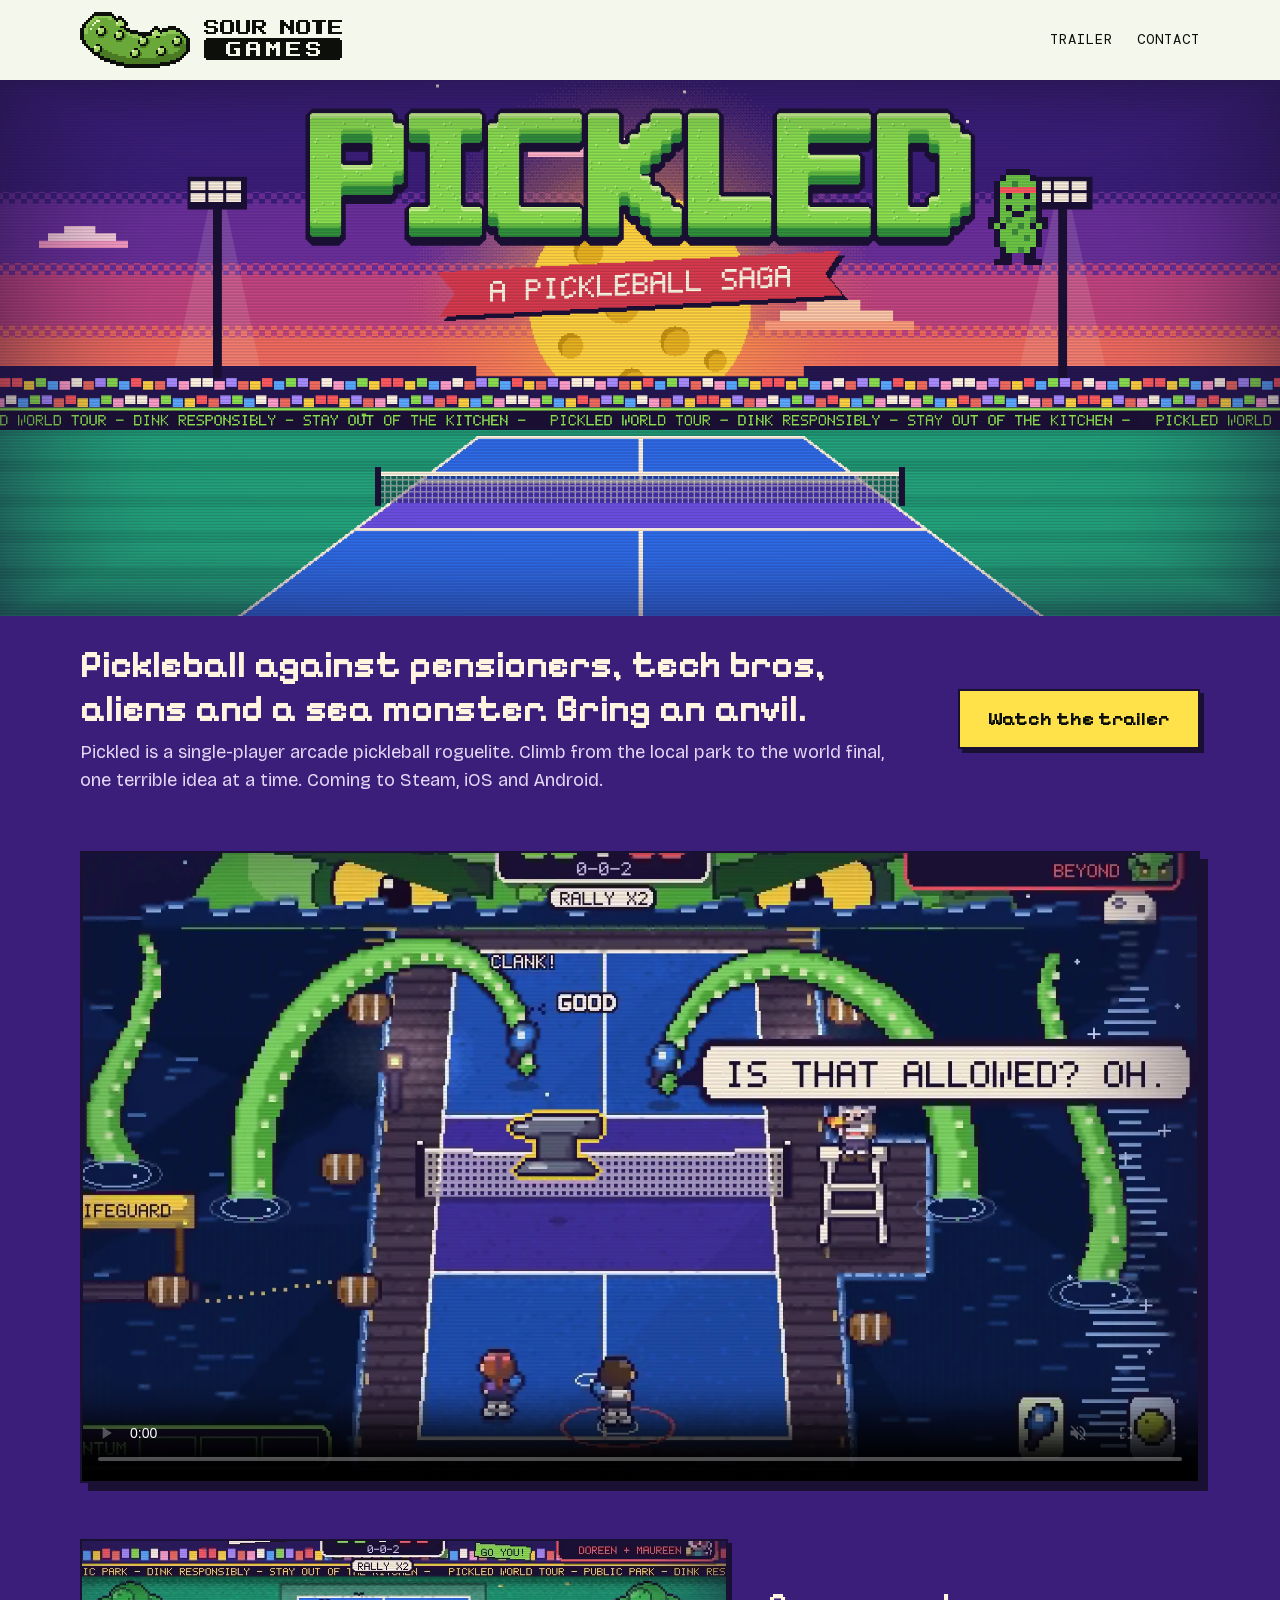
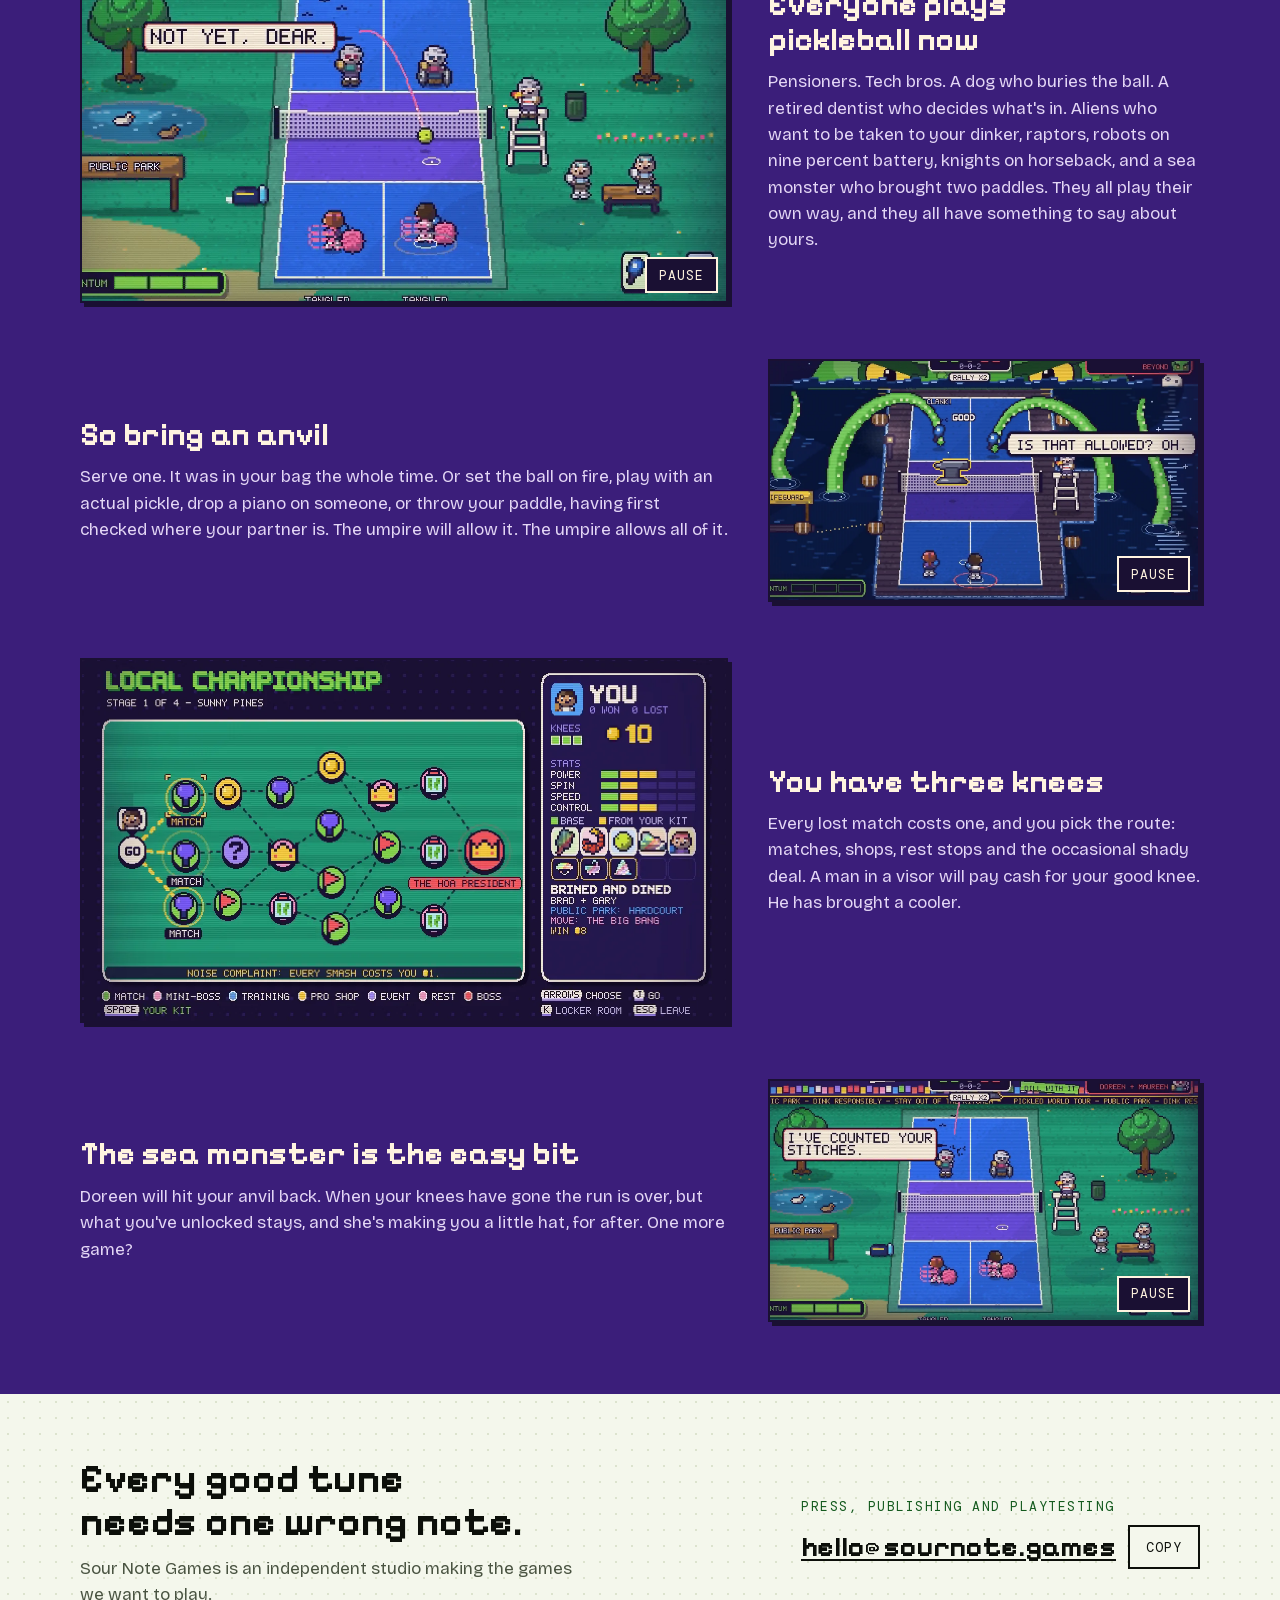
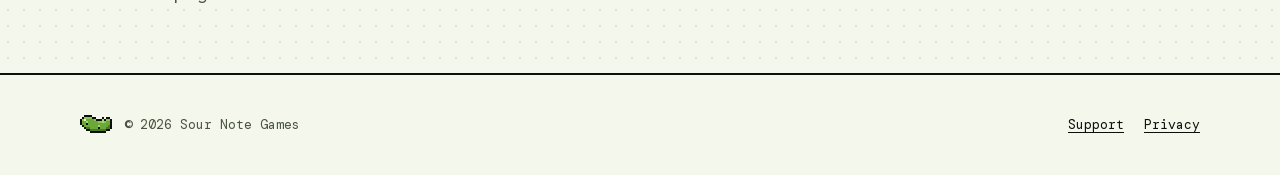
==== index.html @ 5eb90492 "Tell the story in the trailer and on the home page New trailer: everyone plays pickleball now, so br" ====
<!doctype html>
<html lang="en">
<head>
<meta charset="utf-8">
<meta name="viewport" content="width=device-width, initial-scale=1, viewport-fit=cover">
<title>Sour Note Games · Pickled: A Pickleball Saga</title>
<meta name="description" content="Pickleball against pensioners, tech bros, aliens and a sea monster. Bring an anvil. Pickled is an arcade pickleball roguelite, coming to Steam, iOS and Android.">
<link rel="canonical" href="https://sournote.games/">
<link rel="preload" as="image" href="img/title/letters.png">
<link rel="preload" as="font" type="font/woff2" href="fonts/pixelify-sans-700.woff2" crossorigin>
<link rel="preload" as="font" type="font/woff2" href="fonts/bricolage-grotesque.woff2" crossorigin>
<meta property="og:type" content="website">
<meta property="og:site_name" content="Sour Note Games">
<meta property="og:title" content="Pickled: A Pickleball Saga, from Sour Note Games">
<meta property="og:description" content="Pickleball against pensioners, tech bros, aliens and a sea monster. Bring an anvil. An arcade pickleball roguelite, coming to Steam, iOS and Android.">
<meta property="og:url" content="https://sournote.games/">
<meta property="og:image" content="https://sournote.games/img/og-title.jpg">
<meta property="og:image:width" content="1200">
<meta property="og:image:height" content="630">
<meta property="og:image:alt" content="The Pickled title screen, with the logo over a pixel sunset and a packed stadium, and the words Coming to Steam, iOS and Android.">
<meta name="twitter:card" content="summary_large_image">
<script type="application/ld+json">
{
  "@context": "https://schema.org",
  "@graph": [
    {
      "@type": "WebSite",
      "@id": "https://sournote.games/#website",
      "name": "Sour Note Games",
      "url": "https://sournote.games/"
    },
    {
      "@type": "Organization",
      "@id": "https://sournote.games/#studio",
      "name": "Sour Note Games",
      "url": "https://sournote.games/",
      "email": "hello@sournote.games"
    },
    {
      "@type": "VideoGame",
      "@id": "https://sournote.games/#pickled",
      "name": "Pickled: A Pickleball Saga",
      "alternateName": "Pickled",
      "description": "A single-player arcade pickleball roguelite, coming to Steam, iOS and Android. Pickleball against pensioners, tech bros, aliens and a sea monster. Bring an anvil.",
      "url": "https://sournote.games/",
      "image": "https://sournote.games/img/og-title.jpg",
      "genre": ["Sports", "Arcade", "Roguelite"],
      "gamePlatform": ["Steam", "iOS", "Android"],
      "playMode": "https://schema.org/SinglePlayer",
      "applicationCategory": "Game",
      "author": { "@id": "https://sournote.games/#studio" },
      "trailer": { "@id": "https://sournote.games/#trailer" }
    },
    {
      "@type": "VideoObject",
      "@id": "https://sournote.games/#trailer",
      "name": "Pickled: A Pickleball Saga trailer",
      "description": "Pickleball against pensioners, tech bros, a dog, a retired dentist, aliens and a sea monster. Bring an anvil. Coming to Steam, iOS and Android.",
      "thumbnailUrl": "https://sournote.games/img/story/anvil.webp",
      "uploadDate": "2026-11-08T17:30:00+08:00",
      "duration": "PT1M16S",
      "contentUrl": "https://sournote.games/video/pickled-trailer.mp4"
    }
  ]
}
</script>
<link rel="icon" href="favicon.ico" sizes="16x16 32x32 48x48">
<link rel="icon" href="favicon.svg" type="image/svg+xml">
<link rel="apple-touch-icon" href="apple-touch-icon.png">
<link rel="stylesheet" href="site.css?v=7">
</head>
<body>

<header class="wrap top" id="top">
  <a class="brand" href="#top" aria-label="Sour Note Games, back to top"><svg xmlns="http://www.w3.org/2000/svg" viewBox="0 0 131 28" shape-rendering="crispEdges" role="img" aria-label="Sour Note Games"><path d="M7 0h9v1h-9zM6 1h11v1h-11zM5 2h2v1h-2zM16 2h2v1h-2zM19 2h2v1h-2zM4 3h2v1h-2zM17 3h5v1h-5zM3 4h2v1h-2zM18 4h1v1h-1zM21 4h2v1h-2zM2 5h2v1h-2zM22 5h2v1h-2zM1 6h2v1h-2zM22 6h2v1h-2zM1 7h2v1h-2zM10 7h2v1h-2zM20 7h3v1h-3zM37 7h2v1h-2zM44 7h4v1h-4zM0 8h2v1h-2zM12 8h1v1h-1zM22 8h3v1h-3zM36 8h4v1h-4zM41 8h9v1h-9zM0 9h2v1h-2zM8 9h1v1h-1zM12 9h1v1h-1zM19 9h2v1h-2zM23 9h6v1h-6zM35 9h2v1h-2zM39 9h5v1h-5zM48 9h3v1h-3zM0 10h2v1h-2zM8 10h1v1h-1zM12 10h1v1h-1zM21 10h1v1h-1zM25 10h11v1h-11zM40 10h1v1h-1zM50 10h2v1h-2zM0 11h2v1h-2zM9 11h3v1h-3zM17 11h1v1h-1zM21 11h1v1h-1zM29 11h7v1h-7zM51 11h2v1h-2zM0 12h2v1h-2zM17 12h1v1h-1zM21 12h1v1h-1zM31 12h2v1h-2zM38 12h2v1h-2zM48 12h2v1h-2zM52 12h2v1h-2zM0 13h2v1h-2zM18 13h3v1h-3zM33 13h1v1h-1zM50 13h1v1h-1zM53 13h2v1h-2zM1 14h2v1h-2zM29 14h1v1h-1zM33 14h1v1h-1zM46 14h1v1h-1zM50 14h1v1h-1zM53 14h2v1h-2zM1 15h2v1h-2zM29 15h1v1h-1zM33 15h1v1h-1zM46 15h1v1h-1zM50 15h1v1h-1zM53 15h2v1h-2zM2 16h2v1h-2zM8 16h2v1h-2zM30 16h3v1h-3zM47 16h3v1h-3zM53 16h2v1h-2zM3 17h2v1h-2zM10 17h1v1h-1zM40 17h2v1h-2zM53 17h2v1h-2zM4 18h3v1h-3zM10 18h1v1h-1zM27 18h2v1h-2zM42 18h1v1h-1zM53 18h2v1h-2zM5 19h2v1h-2zM10 19h1v1h-1zM29 19h1v1h-1zM38 19h1v1h-1zM42 19h1v1h-1zM53 19h2v1h-2zM6 20h4v1h-4zM25 20h1v1h-1zM29 20h1v1h-1zM38 20h1v1h-1zM42 20h1v1h-1zM52 20h2v1h-2zM7 21h3v1h-3zM25 21h1v1h-1zM29 21h1v1h-1zM39 21h3v1h-3zM51 21h2v1h-2zM9 22h3v1h-3zM26 22h3v1h-3zM50 22h2v1h-2zM10 23h5v1h-5zM48 23h3v1h-3zM12 24h6v1h-6zM45 24h5v1h-5zM15 25h7v1h-7zM40 25h8v1h-8zM18 26h27v1h-27zM22 27h18v1h-18z" fill="#0C0F0A"/><path d="M13 9h1v1h-1zM11 10h1v1h-1zM13 10h1v1h-1zM12 11h1v1h-1zM22 11h1v1h-1zM9 12h3v1h-3zM20 12h1v1h-1zM22 12h1v1h-1zM21 13h1v1h-1zM18 14h3v1h-3zM34 14h1v1h-1zM51 14h1v1h-1zM32 15h1v1h-1zM34 15h1v1h-1zM49 15h1v1h-1zM51 15h1v1h-1zM33 16h1v1h-1zM50 16h3v1h-3zM30 17h3v1h-3zM47 17h6v1h-6zM11 18h1v1h-1zM50 18h3v1h-3zM9 19h1v1h-1zM11 19h3v1h-3zM43 19h1v1h-1zM49 19h4v1h-4zM10 20h6v1h-6zM30 20h1v1h-1zM41 20h1v1h-1zM43 20h1v1h-1zM47 20h5v1h-5zM10 21h9v1h-9zM28 21h1v1h-1zM30 21h1v1h-1zM42 21h9v1h-9zM12 22h11v1h-11zM29 22h1v1h-1zM38 22h12v1h-12zM15 23h33v1h-33zM18 24h27v1h-27zM22 25h18v1h-18z" fill="#4A7B24"/><path d="M9 3h5v1h-5zM16 3h1v1h-1zM7 4h1v1h-1zM10 4h8v1h-8zM6 5h1v1h-1zM8 5h10v1h-10zM5 6h1v1h-1zM7 6h11v1h-11zM4 7h6v1h-6zM12 7h8v1h-8zM4 8h1v1h-1zM6 8h3v1h-3zM13 8h9v1h-9zM4 9h4v1h-4zM14 9h5v1h-5zM21 9h2v1h-2zM4 10h4v1h-4zM14 10h4v1h-4zM22 10h1v1h-1zM2 11h7v1h-7zM13 11h4v1h-4zM23 11h1v1h-1zM43 11h8v1h-8zM2 12h7v1h-7zM12 12h5v1h-5zM23 12h3v1h-3zM40 12h8v1h-8zM50 12h2v1h-2zM2 13h16v1h-16zM22 13h8v1h-8zM34 13h13v1h-13zM51 13h2v1h-2zM3 14h15v1h-15zM21 14h8v1h-8zM35 14h11v1h-11zM52 14h1v1h-1zM3 15h26v1h-26zM35 15h11v1h-11zM52 15h1v1h-1zM4 16h4v1h-4zM10 16h20v1h-20zM34 16h13v1h-13zM5 17h2v1h-2zM11 17h19v1h-19zM33 17h7v1h-7zM42 17h5v1h-5zM12 18h15v1h-15zM29 18h10v1h-10zM43 18h7v1h-7zM14 19h12v1h-12zM30 19h8v1h-8zM44 19h5v1h-5zM16 20h9v1h-9zM31 20h7v1h-7zM44 20h3v1h-3zM19 21h6v1h-6zM31 21h8v1h-8zM23 22h3v1h-3zM30 22h8v1h-8z" fill="#6BA83A"/><path d="M7 2h9v1h-9zM6 3h3v1h-3zM14 3h2v1h-2zM5 4h2v1h-2zM4 5h2v1h-2zM3 6h2v1h-2zM3 7h1v1h-1zM2 8h2v1h-2zM2 9h2v1h-2zM44 9h4v1h-4zM2 10h2v1h-2zM23 10h2v1h-2zM41 10h9v1h-9zM24 11h5v1h-5zM40 11h3v1h-3zM26 12h5v1h-5zM33 12h5v1h-5z" fill="#8DC456"/><path d="M19 4h2v1h-2zM19 5h3v1h-3zM18 6h4v1h-4zM10 8h2v1h-2zM9 9h3v1h-3zM37 9h2v1h-2zM9 10h2v1h-2zM19 10h2v1h-2zM37 10h3v1h-3zM18 11h3v1h-3zM36 11h4v1h-4zM18 12h2v1h-2zM31 13h2v1h-2zM48 13h2v1h-2zM30 14h3v1h-3zM47 14h3v1h-3zM30 15h2v1h-2zM47 15h2v1h-2zM8 17h2v1h-2zM7 18h3v1h-3zM40 18h2v1h-2zM7 19h2v1h-2zM27 19h2v1h-2zM39 19h3v1h-3zM26 20h3v1h-3zM39 20h2v1h-2zM26 21h2v1h-2z" fill="#A8D86B"/><path d="M8 4h2v1h-2zM7 5h1v1h-1zM18 5h1v1h-1zM6 6h1v1h-1zM5 8h1v1h-1zM9 8h1v1h-1zM18 10h1v1h-1zM36 10h1v1h-1zM30 13h1v1h-1zM47 13h1v1h-1zM7 17h1v1h-1zM39 18h1v1h-1zM26 19h1v1h-1z" fill="#EEF8C8"/><path d="M63 4h5v1h-5zM71 4h5v1h-5zM78 4h2v1h-2zM83 4h2v1h-2zM86 4h6v1h-6zM100 4h2v1h-2zM105 4h2v1h-2zM109 4h5v1h-5zM116 4h7v1h-7zM124 4h7v1h-7zM62 5h2v1h-2zM67 5h2v1h-2zM70 5h2v1h-2zM75 5h2v1h-2zM78 5h2v1h-2zM83 5h2v1h-2zM86 5h2v1h-2zM91 5h2v1h-2zM100 5h3v1h-3zM105 5h2v1h-2zM108 5h2v1h-2zM113 5h2v1h-2zM118 5h3v1h-3zM124 5h2v1h-2zM62 6h2v1h-2zM70 6h2v1h-2zM75 6h2v1h-2zM78 6h2v1h-2zM83 6h2v1h-2zM86 6h2v1h-2zM91 6h2v1h-2zM100 6h4v1h-4zM105 6h2v1h-2zM108 6h2v1h-2zM113 6h2v1h-2zM118 6h3v1h-3zM124 6h2v1h-2zM63 7h5v1h-5zM70 7h2v1h-2zM75 7h2v1h-2zM78 7h2v1h-2zM83 7h2v1h-2zM86 7h6v1h-6zM100 7h2v1h-2zM103 7h4v1h-4zM108 7h2v1h-2zM113 7h2v1h-2zM118 7h3v1h-3zM124 7h6v1h-6zM67 8h2v1h-2zM70 8h2v1h-2zM75 8h2v1h-2zM78 8h2v1h-2zM83 8h2v1h-2zM86 8h2v1h-2zM89 8h2v1h-2zM100 8h2v1h-2zM104 8h3v1h-3zM108 8h2v1h-2zM113 8h2v1h-2zM118 8h3v1h-3zM124 8h2v1h-2zM62 9h2v1h-2zM67 9h2v1h-2zM70 9h2v1h-2zM75 9h2v1h-2zM78 9h2v1h-2zM83 9h2v1h-2zM86 9h2v1h-2zM90 9h2v1h-2zM100 9h2v1h-2zM105 9h2v1h-2zM108 9h2v1h-2zM113 9h2v1h-2zM118 9h3v1h-3zM124 9h2v1h-2zM63 10h5v1h-5zM71 10h5v1h-5zM79 10h5v1h-5zM86 10h2v1h-2zM91 10h2v1h-2zM100 10h2v1h-2zM105 10h2v1h-2zM109 10h5v1h-5zM118 10h3v1h-3zM124 10h7v1h-7zM63 13h67v1h-67zM62 14h69v1h-69zM62 15h12v1h-12zM80 15h4v1h-4zM89 15h4v1h-4zM95 15h3v1h-3zM100 15h3v1h-3zM110 15h4v1h-4zM119 15h12v1h-12zM62 16h11v1h-11zM75 16h8v1h-8zM85 16h3v1h-3zM90 16h3v1h-3zM96 16h1v1h-1zM100 16h3v1h-3zM105 16h8v1h-8zM115 16h3v1h-3zM120 16h11v1h-11zM62 17h11v1h-11zM75 17h8v1h-8zM85 17h3v1h-3zM90 17h3v1h-3zM100 17h3v1h-3zM105 17h8v1h-8zM115 17h16v1h-16zM62 18h11v1h-11zM75 18h2v1h-2zM80 18h3v1h-3zM90 18h3v1h-3zM95 18h1v1h-1zM97 18h1v1h-1zM100 18h3v1h-3zM109 18h5v1h-5zM119 18h12v1h-12zM62 19h11v1h-11zM75 19h3v1h-3zM80 19h3v1h-3zM85 19h3v1h-3zM90 19h3v1h-3zM95 19h3v1h-3zM100 19h3v1h-3zM105 19h13v1h-13zM120 19h11v1h-11zM62 20h11v1h-11zM75 20h3v1h-3zM80 20h3v1h-3zM85 20h3v1h-3zM90 20h3v1h-3zM95 20h3v1h-3zM100 20h3v1h-3zM105 20h8v1h-8zM115 20h3v1h-3zM120 20h11v1h-11zM62 21h12v1h-12zM80 21h3v1h-3zM85 21h3v1h-3zM90 21h3v1h-3zM95 21h3v1h-3zM100 21h3v1h-3zM110 21h4v1h-4zM119 21h12v1h-12zM62 22h69v1h-69zM63 23h67v1h-67z" fill="currentColor"/></svg></a>
  <nav aria-label="Main">
    <a href="#trailer">Trailer</a>
    <a href="#contact">Contact</a>
  </nav>
</header>

<main>
  <section class="games" id="games">
    <h1 class="hero-art">
      <span class="stage">
        <img class="plate" src="img/title/sky.png" width="1720" height="720" fetchpriority="high" alt="Pickled: A Pickleball Saga">
        <img class="moon" src="img/title/moon.png" width="300" height="300" alt="">
        <img class="cloud" src="img/title/cloud-1.png" width="160" height="40" alt="" style="--x: 355; --y: 32; --w: 80; --v: 20.64">
        <img class="cloud" src="img/title/cloud-2.png" width="120" height="30" alt="" style="--x: 26; --y: 98; --w: 60; --v: 28.38">
        <img class="cloud" src="img/title/cloud-3.png" width="200" height="40" alt="" style="--x: 514; --y: 148; --w: 100; --v: 16.34">
        <span class="beam" style="--x: 146"></span>
        <span class="beam" style="--x: 714; animation-delay: -3s"></span>
        <img class="ground" src="img/title/ground.png" width="1720" height="720" fetchpriority="high" alt="">
        <img class="fans" src="img/title/fans-a.png" width="1720" height="40" alt="" style="--hop: 10%">
        <img class="fans" src="img/title/fans-b.png" width="1720" height="40" alt="" style="--hop: -10%">
        <span class="letter" style="--i: 0; --x: 202"></span>
        <span class="letter" style="--i: 1; --x: 269"></span>
        <span class="letter" style="--i: 2; --x: 322"></span>
        <span class="letter" style="--i: 3; --x: 389"></span>
        <span class="letter" style="--i: 4; --x: 456"></span>
        <span class="letter" style="--i: 5; --x: 516"></span>
        <span class="letter" style="--i: 6; --x: 583"></span>
        <img class="ribbon" src="img/title/ribbon.png" width="552" height="94" alt="">
        <img class="mascot" src="img/title/mascot.png" width="80" height="128" alt="">
        <img class="glass" src="img/title/glass.png" width="1720" height="720" fetchpriority="high" alt="">
      </span>
    </h1>
    <div class="wrap games-in">
      <div class="pitch">
        <div class="pitch-copy">
          <p class="line">Pickleball against pensioners, tech bros, aliens and a sea monster. Bring an anvil.</p>
          <p class="sub">Pickled is a single-player arcade pickleball roguelite. Climb from the local park to the world final, one terrible idea at a time. Coming to Steam, iOS and Android.</p>
        </div>
        <a class="btn" href="#trailer">Watch the trailer</a>
      </div>

      <div class="frame clip" id="trailer">
        <video controls loop muted playsinline preload="none" width="1280" height="720" poster="img/story/anvil.webp" aria-label="The Pickled trailer: pickleball against pensioners, tech bros, a dog, a retired dentist, aliens and a sea monster. You serve an anvil and it beats the monster, then a pensioner hits it back. Coming to Steam, iOS and Android.">
          <source src="video/pickled-trailer.mp4" type="video/mp4">
          <track kind="captions" src="video/pickled-trailer.vtt" srclang="en" label="English">
          <a href="video/pickled-trailer.mp4">Watch the Pickled trailer</a>
        </video>
      </div>

      <div class="story">
        <article>
          <div class="shot loop"><video loop muted playsinline preload="none" width="1200" height="676" poster="img/story/opening.webp" aria-label="On a park court two pensioners ask whether this is the one who cried, then tangle your feet in pink wool and win the point. Not yet, dear."><source src="video/loops/opening.mp4" type="video/mp4"></video><button class="hold" type="button">Pause</button></div>
          <div class="beat">
            <h2>Everyone plays pickleball now</h2>
            <p>Pensioners. Tech bros. A dog who buries the ball. A retired dentist who decides what's in. Aliens who want to be taken to your dinker, raptors, robots on nine percent battery, knights on horseback, and a sea monster who brought two paddles. They all play their own way, and they all have something to say about yours.</p>
          </div>
        </article>
        <article>
          <div class="shot loop"><video loop muted playsinline preload="none" width="1200" height="676" poster="img/story/anvil.webp" aria-label="You serve a huge anvil across the sea monster's raft and it comes back and forth over the net."><source src="video/loops/anvil.mp4" type="video/mp4"></video><button class="hold" type="button">Pause</button></div>
          <div class="beat">
            <h2>So bring an anvil</h2>
            <p>Serve one. It was in your bag the whole time. Or set the ball on fire, play with an actual pickle, drop a piano on someone, or throw your paddle, having first checked where your partner is. The umpire will allow it. The umpire allows all of it.</p>
          </div>
        </article>
        <article>
          <div class="shot"><img src="img/story/map.webp" width="1280" height="720" loading="lazy" alt="The Local Championship map: a green board of round stops joined by dashed roads with a boss's crown at the far end, and your knees, stats and kit on a card beside it."></div>
          <div class="beat">
            <h2>You have three knees</h2>
            <p>Every lost match costs one, and you pick the route: matches, shops, rest stops and the occasional shady deal. A man in a visor will pay cash for your good knee. He has brought a cooler.</p>
          </div>
        </article>
        <article>
          <div class="shot loop"><video loop muted playsinline preload="none" width="1200" height="676" poster="img/story/pensioners.webp" aria-label="On a park court a pensioner hits your anvil straight back at you, while your feet are tangled in pink wool and she tells you she has counted your stitches."><source src="video/loops/pensioners.mp4" type="video/mp4"></video><button class="hold" type="button">Pause</button></div>
          <div class="beat">
            <h2>The sea monster is the easy bit</h2>
            <p>Doreen will hit your anvil back. When your knees have gone the run is over, but what you've unlocked stays, and she's making you a little hat, for after. One more game?</p>
          </div>
        </article>
      </div>
    </div>
  </section>

  <section class="studio" id="contact" aria-labelledby="studio-title">
    <div class="wrap studio-in">
      <div class="studio-copy">
        <h2 id="studio-title">Every good tune needs one wrong note.</h2>
        <p>Sour Note Games is an independent studio making the games we want to play.</p>
      </div>
      <div class="reach">
        <p class="eyebrow">Press, publishing and playtesting</p>
        <div class="mail">
          <a id="email" href="mailto:hello@sournote.games">hello@sournote.games</a>
          <button class="copy" id="copy-email" type="button">Copy</button>
          <span class="vh" id="copy-status" role="status"></span>
        </div>
      </div>
    </div>
  </section>
</main>

<footer class="foot">
  <div class="wrap foot-in">
    <div class="foot-id"><svg xmlns="http://www.w3.org/2000/svg" viewBox="0 0 16 16" shape-rendering="crispEdges" role="img" aria-label="Sour Note Games"><path class="mark-line" d="M2 3h4v1h-4zM1 4h1v1h-1zM6 4h2v1h-2zM11 4h1v1h-1zM13 4h2v1h-2zM0 5h1v1h-1zM8 5h3v1h-3zM12 5h1v1h-1zM15 5h1v1h-1zM0 6h1v1h-1zM15 6h1v1h-1zM0 7h1v1h-1zM15 7h1v1h-1zM1 8h1v1h-1zM15 8h1v1h-1zM2 9h1v1h-1zM15 9h1v1h-1zM3 10h2v1h-2zM13 10h2v1h-2zM5 11h8v1h-8z" fill="#0C0F0A"/><path d="M3 7h1v1h-1zM9 9h1v1h-1z" fill="#0C0F0A"/><path d="M14 8h1v1h-1zM3 9h2v1h-2zM13 9h2v1h-2zM5 10h8v1h-8z" fill="#4A7B24"/><path d="M3 5h4v1h-4zM1 6h2v1h-2zM4 6h5v1h-5zM13 6h2v1h-2zM1 7h2v1h-2zM4 7h11v1h-11zM2 8h7v1h-7zM10 8h4v1h-4zM5 9h4v1h-4zM10 9h3v1h-3z" fill="#6BA83A"/><path d="M2 4h4v1h-4zM1 5h1v1h-1zM7 5h1v1h-1zM13 5h2v1h-2zM9 6h2v1h-2zM12 6h1v1h-1z" fill="#8DC456"/><path d="M11 5h1v1h-1zM3 6h1v1h-1zM11 6h1v1h-1zM9 8h1v1h-1z" fill="#A8D86B"/><path d="M2 5h1v1h-1z" fill="#EEF8C8"/></svg><span>© 2026 Sour Note Games</span></div>
    <nav aria-label="Legal">
      <a href="support.html">Support</a>
      <a href="privacy.html">Privacy</a>
    </nav>
  </div>
</footer>

<script src="site.js?v=5"></script>
</body>
</html>
---- site.css ----
/* Layout: one centred column of full-width bands; the pixel grid and the black 2px outline are the only ornament */
@font-face { font-family: 'Pixelify Sans'; font-weight: 700; font-display: swap; src: url(fonts/pixelify-sans-700.woff2) format('woff2'); }
@font-face { font-family: 'Bricolage Grotesque'; font-weight: 400 600; font-display: swap; src: url(fonts/bricolage-grotesque.woff2) format('woff2'); }
@font-face { font-family: 'DM Mono'; font-weight: 400; font-display: swap; src: url(fonts/dm-mono-400.woff2) format('woff2'); }
:root {
  --bg: #F4F7EC;      /* Vinegar */
  --fg: #0C0F0A;      /* Brine Black */
  --muted: #4A5442;
  --panel: #E6EBDB;   /* Jar */
  --line: #0C0F0A;
  --accent: #145A1E;  /* Dill: links and labels */
  --pop: #FFE14A;     /* Seed Yellow: the one sour note */
  --pop-fg: #0C0F0A;
  --focus: var(--fg);   /* yellow barely shows on the light page, but it's right on the game's purple */
  --dot: #DCE3CE;
  --word: #0C0F0A;    /* wordmark ink */
  --mark-line: #0C0F0A; /* the small pickle's outline */
  --display: 'Pixelify Sans', 'Courier New', monospace;
  --body: 'Bricolage Grotesque', system-ui, -apple-system, 'Segoe UI', sans-serif;
  --mono: 'DM Mono', ui-monospace, SFMono-Regular, Menlo, monospace;
  /* Pickled keeps its own world: the same in both themes */
  --game-bg: #3B1E7A; --game-fg: #FFF4E0; --game-muted: #E3D6F5;
  --game-ink: #1A1033;
}
@media (prefers-color-scheme: dark) {
  :root:not([data-theme="light"]) {
    --bg: #0C0F0A; --fg: #F4F7EC; --muted: #B4BDA8; --panel: #1A2016; --line: #3A4434;
    --accent: #A6F566; --dot: #1A2016; --word: #A6F566; --mark-line: #4A7B24; color-scheme: dark;
  }
}
:root[data-theme="dark"] {
  --bg: #0C0F0A; --fg: #F4F7EC; --muted: #B4BDA8; --panel: #1A2016; --line: #3A4434;
  --accent: #A6F566; --dot: #1A2016; --word: #A6F566; --mark-line: #4A7B24; color-scheme: dark;
}
html { padding: env(safe-area-inset-top, 0px) 0 env(safe-area-inset-bottom, 0px); }
body { margin: 0; background: var(--bg); color: var(--fg); font-family: var(--body); font-size: 17px; line-height: 1.55; }
h1, h2, h3, .line, .btn, .mail a, .mailbox a { font-variant-ligatures: none; } /* Pixelify Sans draws "fi" as something like an A: "fire" read "Are" */
img, video { display: block; max-width: 100%; height: auto; }
[hidden] { display: none !important; } /* or the img rule above beats it */
.wrap {
  max-width: 1120px; margin: 0 auto;
  padding-left: max(16px, env(safe-area-inset-left, 0px));
  padding-right: max(16px, env(safe-area-inset-right, 0px));
}
a { color: var(--accent); text-underline-offset: 3px; }
a:focus-visible, button:focus-visible { outline: 3px solid var(--focus); outline-offset: 3px; }
.vh { position: absolute; width: 1px; height: 1px; overflow: hidden; clip-path: inset(50%); white-space: nowrap; }
h1, h2, h3 { font-family: var(--display); font-weight: 700; line-height: 1.08; text-wrap: balance; margin: 0; }
p { margin: 0; }
.eyebrow { font-family: var(--mono); font-size: 13px; letter-spacing: 1.5px; text-transform: uppercase; color: var(--accent); }

.top { display: flex; flex-wrap: wrap; align-items: center; justify-content: space-between; gap: 4px 24px; padding-block: 12px; }
.brand { display: block; color: var(--word); line-height: 0; }
.brand svg { width: 262px; height: auto; } /* 2x: the logo only ever scales in whole multiples */
.top nav { display: flex; gap: 24px; font-family: var(--mono); font-size: 14px; letter-spacing: 1px; text-transform: uppercase; }
.top nav a { color: var(--fg); text-decoration: none; padding-block: 12px; }
.top nav a:hover { color: var(--accent); text-decoration: underline; }

.foot { border-top: 2px solid var(--line); background: var(--bg); }
.foot-in { display: flex; flex-wrap: wrap; align-items: center; justify-content: space-between; gap: 16px; padding-block: 28px; font-family: var(--mono); font-size: 13px; color: var(--muted); }
.foot-id { display: flex; align-items: center; gap: 12px; }
.foot-id svg { width: 32px; height: 32px; }
.mark-line { fill: var(--mark-line); } /* on dark a black outline vanishes and the pickle looks chopped, so it borrows the pickle's own shadow green */
.foot nav { display: flex; gap: 20px; }
.foot nav a { color: var(--fg); padding-block: 12px; }

/* Support and privacy */
.doc { max-width: 720px; padding-block: 40px 80px; display: flex; flex-direction: column; gap: 32px; }
.doc h1 { font-size: clamp(36px, 6vw, 52px); }
.doc h2 { font-size: 24px; }
.doc section { display: flex; flex-direction: column; gap: 12px; }
.doc p, .doc li { color: var(--muted); }
.doc ul { margin: 0; padding-left: 1.2em; display: flex; flex-direction: column; gap: 6px; }
.updated { font-family: var(--mono); font-size: 13px; color: var(--muted); }
.mailbox { padding: 24px; border: 2px solid var(--line); background: var(--panel); display: flex; flex-direction: column; gap: 6px; }
.mailbox a { font-family: var(--display); font-weight: 700; font-size: clamp(18px, 5vw, 30px); color: var(--fg); overflow-wrap: anywhere; }

/* Home: Pickled leads, full width, in its own colours */
.games { --line: var(--game-ink); --focus: var(--pop); background: var(--game-bg); color: var(--game-fg); }
/* the title's logo sits at the top, so a short window loses only court from the bottom */
.hero-art { line-height: 0; overflow: hidden; min-height: 220px; max-height: min(720px, calc(100svh - 280px)); }
/* the game's 860 x 360 title screen: everything inside is placed in its pixels, so the layers can't drift apart at any size. 525.6px is 220px tall */
.stage { --w: max(100%, 525.6px); display: block; position: relative; width: var(--w); margin-left: calc((100% - var(--w)) / 2); }
.plate { width: 100%; }
.moon { position: absolute; left: calc(355 / 860 * 100%); top: calc(75 / 360 * 100%); width: calc(150 / 860 * 100%); }
.cloud { position: absolute; left: calc(var(--x) / 860 * 100%); top: calc(var(--y) / 360 * 100%); width: calc(var(--w) / 860 * 100%); }
/* menu.gd's floodlight beam: 12 game pixels wide at the lamp, 80 at the far end, 160 long, at its average glow */
.beam { position: absolute; left: calc((var(--x) - 40) / 860 * 100%); top: calc(86 / 360 * 100%); width: calc(80 / 860 * 100%); height: calc(160 / 360 * 100%); background: rgb(255 244 224 / .125); clip-path: polygon(42.5% 0, 57.5% 0, 100% 100%, 0 100%); transform-origin: 50% 0; }
.fans { position: absolute; left: 0; top: calc(200 / 360 * 100%); width: 100%; }
.letter { position: absolute; left: calc(var(--x) / 860 * 100%); top: calc(16 / 360 * 100%); width: calc(84 / 860 * 100%); height: calc(112 / 360 * 100%); background: url(img/title/letters.png) calc(var(--i) / 6 * 100%) 0 / 700% 100%; }
.ribbon { position: absolute; left: calc(294 / 860 * 100%); top: calc(115 / 360 * 100%); width: calc(276 / 860 * 100%); transform-origin: 49.28% 46.81%; }
.mascot { position: absolute; left: calc(664 / 860 * 100%); top: calc(60 / 360 * 100%); width: calc(40 / 860 * 100%); transform-origin: 50% 100%; }
.ground, .glass { position: absolute; inset: 0; width: 100%; height: 100%; }
@media (prefers-reduced-motion: no-preference) {
  .moon { animation: spin 48s steps(576) infinite; } /* the game's 48 second turn, on its 12 fps clock */
  .cloud { animation: drift calc((860 + var(--w)) / var(--v) * 1s) steps(950) calc((var(--x) + var(--w)) / var(--v) * -1s) infinite; }
  .beam { animation: sweep 3s cubic-bezier(.37, 0, .63, 1) infinite alternate; }
  .fans { animation: cheer .5s step-end infinite; }
  .letter { animation: bob 1.8s step-end calc(var(--i) * .1s) infinite; }
  .ribbon { animation: swell 1.8s step-end infinite; }
  .mascot { animation: hop 1.3s linear infinite, squash 1.3s linear infinite; }
  .lost img { animation: hop 1.3s linear 3, squash 1.3s linear 3; } /* three hops is about 4 seconds, short enough to need no pause button */
}
@keyframes spin { to { transform: rotate(360deg); } }
/* the game wraps its clouds where the screen hides it, but all 860 pixels show here, so each leaves completely. --x is where it rests, the delay starts it there, and each step is about a game pixel */
@keyframes drift {
  from { transform: translateX(calc((var(--x) + var(--w)) / var(--w) * -100%)); }
  to { transform: translateX(calc((860 - var(--x)) / var(--w) * 100%)); }
}
@keyframes sweep {
  from { transform: rotate(-10deg); }
  to { transform: rotate(12deg); }
}
/* UI.crowd: half the fans are up while the other half are down, swapping four times a second. Each strip is one half, and 10% of a strip is the 2 pixel hop */
@keyframes cheer { 50% { transform: translateY(var(--hop)); } }
/* the start screen's own motion in menu.gd: a cosine, snapped to whole game pixels. A letter's frame is 112 pixels tall, a ribbon 272 wide */
@keyframes bob {
  8.6%, 84.7% { transform: translateY(calc(-1 / 112 * 100%)); }
  15.3%, 79.6% { transform: translateY(calc(-2 / 112 * 100%)); }
  20.4%, 75% { transform: translateY(calc(-3 / 112 * 100%)); }
  25%, 70.4% { transform: translateY(calc(-4 / 112 * 100%)); }
  29.6%, 65.3% { transform: translateY(calc(-5 / 112 * 100%)); }
  34.7%, 58.6% { transform: translateY(calc(-6 / 112 * 100%)); }
  41.4% { transform: translateY(calc(-7 / 112 * 100%)); }
  91.4% { transform: none; }
}
@keyframes swell {
  10.2%, 81.5% { transform: scale(1.008); }
  18.5%, 75% { transform: scale(1.016); }
  25%, 68.5% { transform: scale(1.024); }
  31.5%, 60.2% { transform: scale(1.032); }
  39.8% { transform: scale(1.04); }
  89.8% { transform: none; }
}
/* his hop, also from menu.gd: squash, up, a stretch, a hang at the top, down, squash. 20 game pixels is 31.25% of his height */
@keyframes hop {
  0%, 12% { translate: 0 0; animation-timing-function: cubic-bezier(.61, 1, .88, 1); }
  42%, 58% { translate: 0 -31.25%; animation-timing-function: cubic-bezier(.12, 0, .39, 0); }
  86%, 100% { translate: 0 0; }
}
@keyframes squash {
  0%, 58%, 100% { scale: 1; }
  12% { scale: 1.14 .86; }
  42% { scale: .9 1.1; }
  86% { scale: 1.12 .88; }
}
.games-in { display: flex; flex-direction: column; gap: 56px; padding-block: 28px 72px; }
.pitch { display: flex; flex-wrap: wrap; align-items: center; justify-content: space-between; gap: 20px 48px; }
.pitch-copy { flex: 1 1 520px; min-width: 0; display: flex; flex-direction: column; gap: 8px; }
.line { font-family: var(--display); font-weight: 700; font-size: clamp(26px, 3.2vw, 38px); line-height: 1.15; text-wrap: balance; }
.sub { font-size: 18px; color: var(--game-muted); }
.btn { display: inline-flex; align-items: center; min-height: 56px; padding: 0 28px; font-family: var(--display); font-weight: 700; font-size: 20px; text-decoration: none; color: var(--pop-fg); background: var(--pop); border: 2px solid var(--line); box-shadow: 4px 4px 0 var(--line); }
.btn:hover { transform: translate(-1px, -1px); box-shadow: 5px 5px 0 var(--line); }
.btn:active { transform: translate(3px, 3px); box-shadow: 1px 1px 0 var(--line); }
.frame { border: 2px solid var(--game-ink); box-shadow: 8px 8px 0 var(--game-ink); background: var(--game-ink); scroll-margin-top: 24px; }
.clip video { width: 100%; aspect-ratio: 16 / 9; background: var(--game-ink); }
/* the story, told down the page with the picture swapping sides */
.story { display: flex; flex-direction: column; gap: 56px; }
.story article { display: grid; grid-template-columns: minmax(0, 3fr) minmax(0, 2fr); align-items: center; gap: 24px 40px; }
.story article:nth-child(even) .shot { order: 1; }
.shot { box-sizing: border-box; position: relative; aspect-ratio: 16 / 9; overflow: hidden; border: 2px solid var(--game-ink); box-shadow: 4px 4px 0 var(--game-ink); background: var(--game-ink); }
.shot img, .shot video { width: 100%; height: 100%; object-fit: cover; }
.hold { position: absolute; right: 8px; bottom: 8px; min-height: 36px; padding: 0 12px; font-family: var(--mono); font-size: 13px; letter-spacing: 1px; text-transform: uppercase; color: var(--game-fg); background: var(--game-ink); border: 2px solid var(--game-fg); cursor: pointer; }
.beat { display: flex; flex-direction: column; gap: 12px; }
.story h2 { font-size: clamp(24px, 2.8vw, 32px); }
.story p { color: var(--game-muted); }

/* Home: the studio, briefly */
/* the page's pixel grid survives here, painted on the band */
.studio { background: var(--bg) radial-gradient(var(--dot) 1.5px, transparent 1.5px) 0 0 / 16px 16px; }
.studio-in { display: flex; flex-wrap: wrap; align-items: center; justify-content: space-between; gap: 32px 64px; padding-block: 64px; }
.studio-copy { flex: 1 1 420px; min-width: 0; display: flex; flex-direction: column; gap: 12px; }
.studio h2 { font-size: clamp(28px, 3.6vw, 40px); }
.studio-copy p { color: var(--muted); max-width: 30em; }
.reach { display: flex; flex-direction: column; gap: 8px; min-width: 0; }
.mail { display: flex; flex-wrap: wrap; align-items: center; gap: 12px; }
.mail a { font-family: var(--display); font-weight: 700; font-size: clamp(22px, 2.6vw, 28px); color: var(--fg); overflow-wrap: anywhere; }
.copy { min-height: 44px; padding: 0 16px; font-family: var(--mono); font-size: 13px; letter-spacing: 1px; text-transform: uppercase; color: var(--fg); background: var(--bg); border: 2px solid var(--line); cursor: pointer; }

/* The 404 */
.lost { box-sizing: border-box; min-height: 60svh; display: flex; flex-direction: column; align-items: center; justify-content: center; gap: 12px; padding: 56px 16px; text-align: center; }
.lost img { width: 80px; margin-bottom: 8px; image-rendering: pixelated; transform-origin: 50% 100%; }
.lost .eyebrow { color: var(--game-muted); }
.lost h1 { font-size: clamp(36px, 7vw, 56px); }
.lost p:not(.eyebrow) { font-size: 18px; color: var(--game-muted); }
.lost .btn { margin-top: 20px; }

@media (min-width: 1721px) {
  .hero-art img, .letter { image-rendering: pixelated; } /* past its source size, keep the pixels square */
}
@media (max-width: 699px) {
  .stage { --w: max(134.375%, 525.6px); } /* phones get the game's own 640 x 360 middle of the screen */
}
@media (max-width: 760px) {
  .story article { grid-template-columns: minmax(0, 1fr); }
  .story article:nth-child(even) .shot { order: 0; }
}
@media (max-width: 560px) {
  .brand svg { width: 131px; } /* 1x, the smallest the lockup goes, so the game gets the screen */
  .btn { align-self: stretch; justify-content: center; width: 100%; box-sizing: border-box; }
}
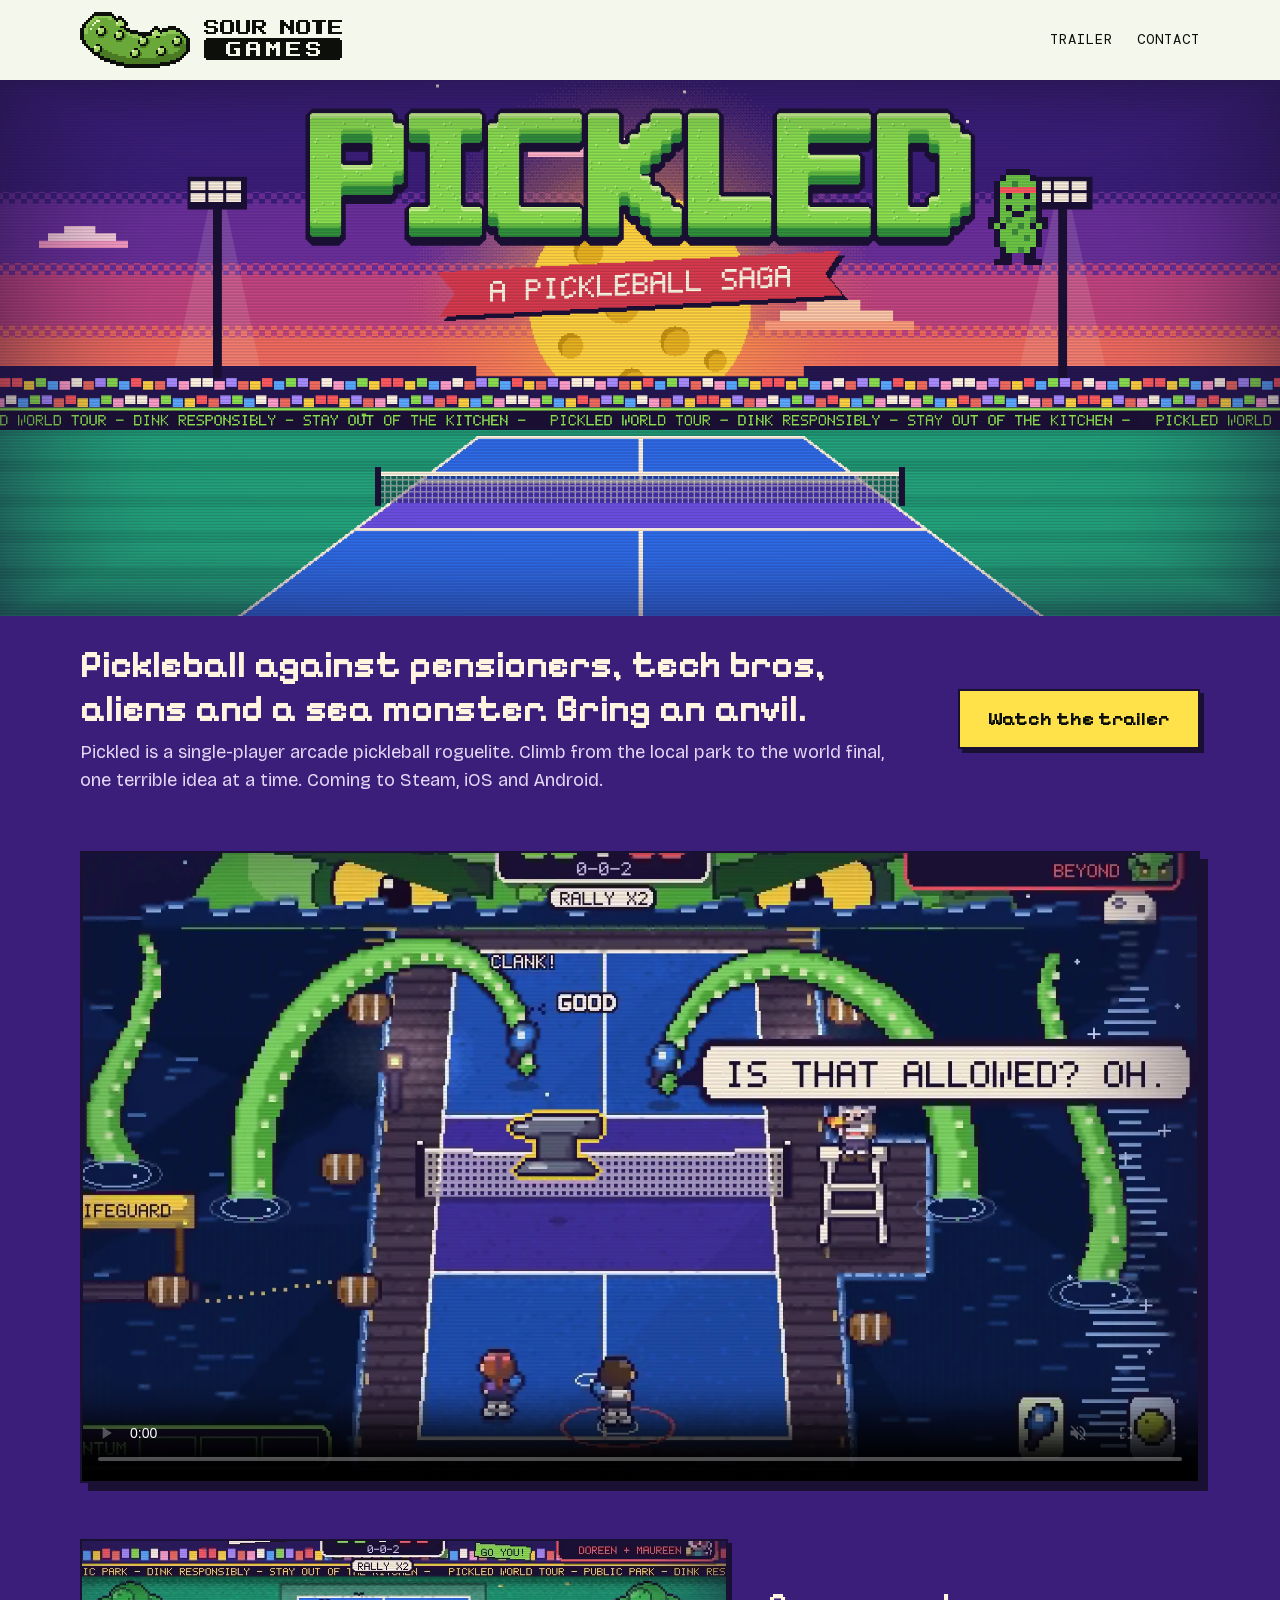
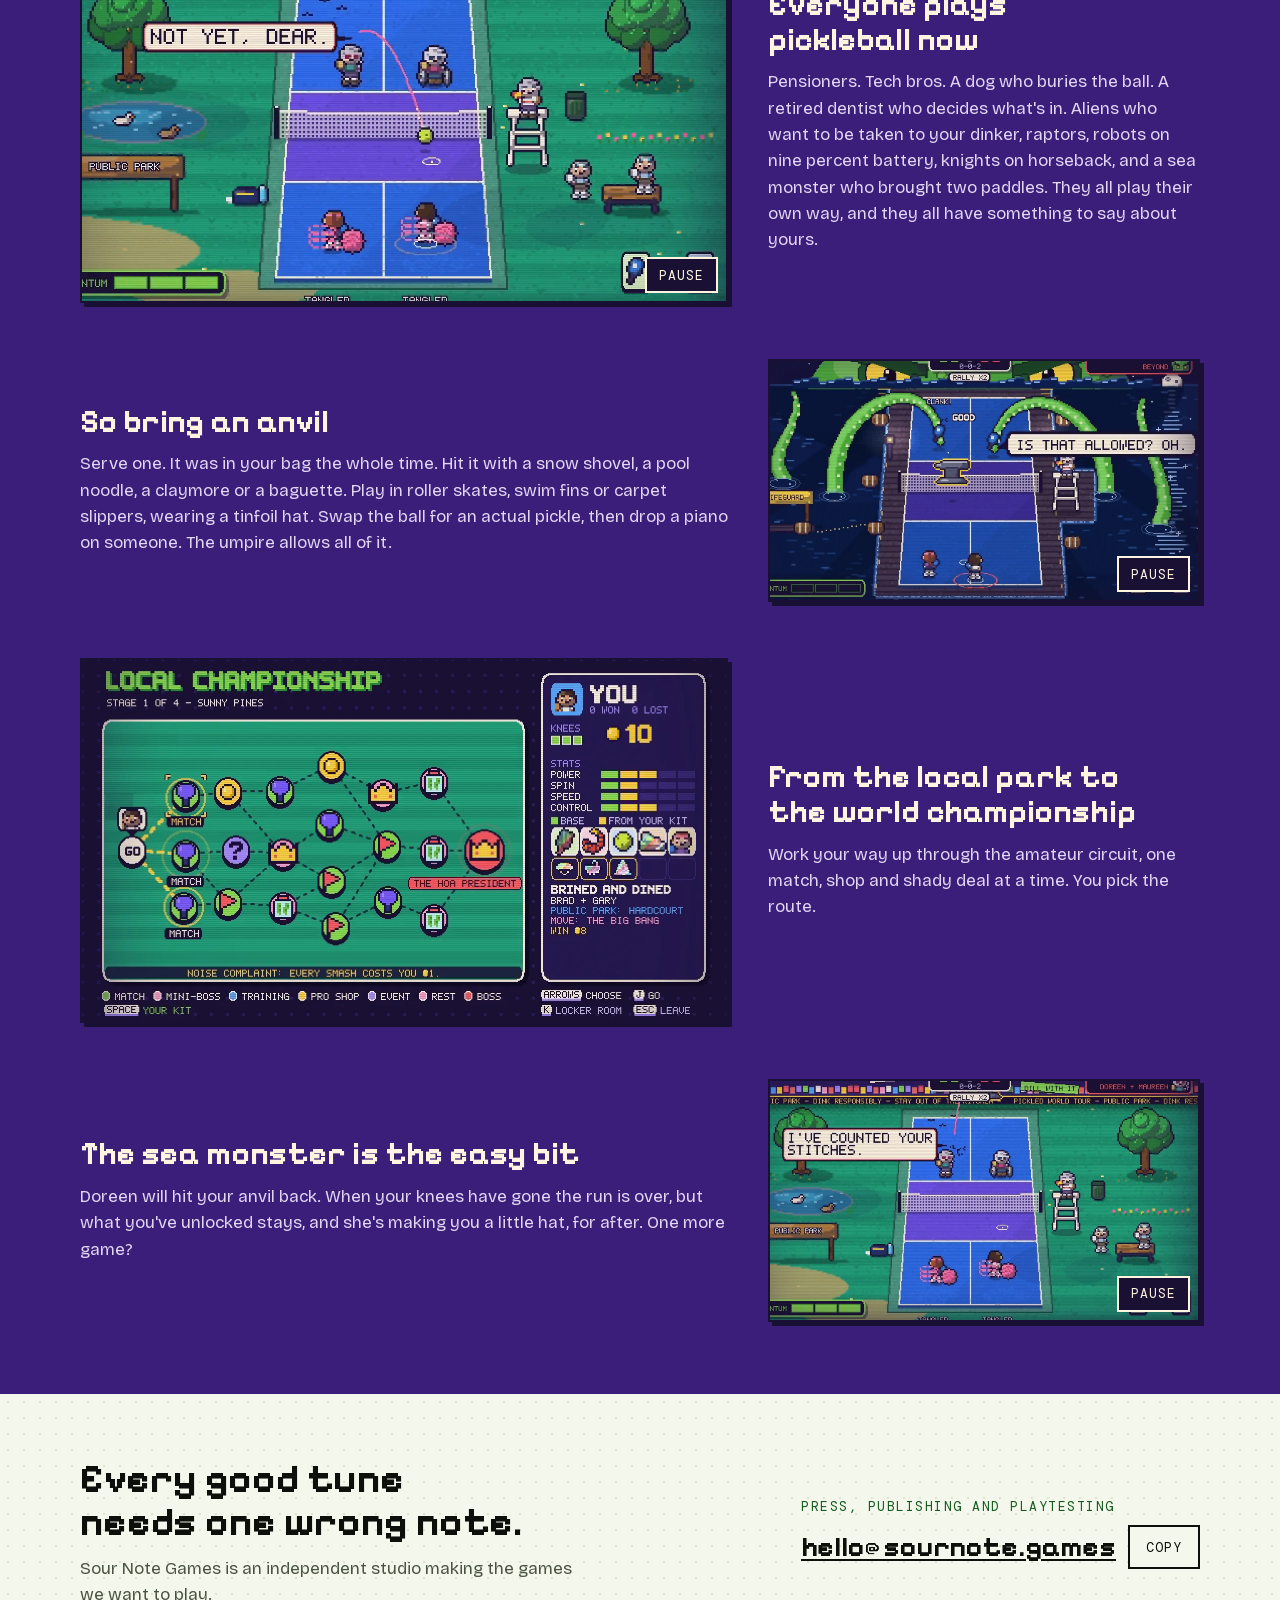
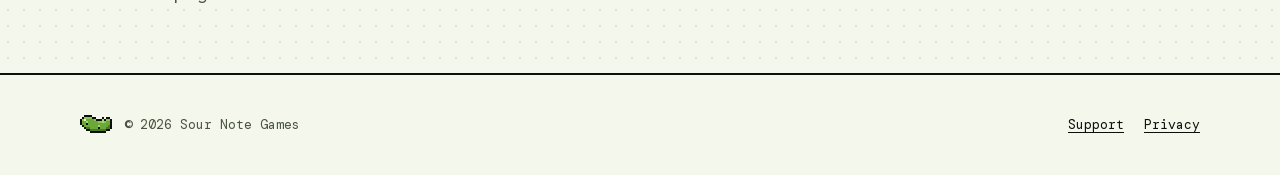
==== commit 5ad5edc2: "Sell the range of equipment and the climb to the world championship Co-Authored-By: Claude Opus 5.5 " ====
--- a/index.html
+++ b/index.html
@@ -134,14 +134,14 @@
           <div class="shot loop"><video loop muted playsinline preload="none" width="1200" height="676" poster="img/story/anvil.webp" aria-label="You serve a huge anvil across the sea monster's raft and it comes back and forth over the net."><source src="video/loops/anvil.mp4" type="video/mp4"></video><button class="hold" type="button">Pause</button></div>
           <div class="beat">
             <h2>So bring an anvil</h2>
-            <p>Serve one. It was in your bag the whole time. Or set the ball on fire, play with an actual pickle, drop a piano on someone, or throw your paddle, having first checked where your partner is. The umpire will allow it. The umpire allows all of it.</p>
+            <p>Serve one. It was in your bag the whole time. Hit it with a snow shovel, a pool noodle, a claymore or a baguette. Play in roller skates, swim fins or carpet slippers, wearing a tinfoil hat. Swap the ball for an actual pickle, then drop a piano on someone. The umpire allows all of it.</p>
           </div>
         </article>
         <article>
           <div class="shot"><img src="img/story/map.webp" width="1280" height="720" loading="lazy" alt="The Local Championship map: a green board of round stops joined by dashed roads with a boss's crown at the far end, and your knees, stats and kit on a card beside it."></div>
           <div class="beat">
-            <h2>You have three knees</h2>
-            <p>Every lost match costs one, and you pick the route: matches, shops, rest stops and the occasional shady deal. A man in a visor will pay cash for your good knee. He has brought a cooler.</p>
+            <h2>From the local park to the world championship</h2>
+            <p>Work your way up through the amateur circuit, one match, shop and shady deal at a time. You pick the route.</p>
           </div>
         </article>
         <article>
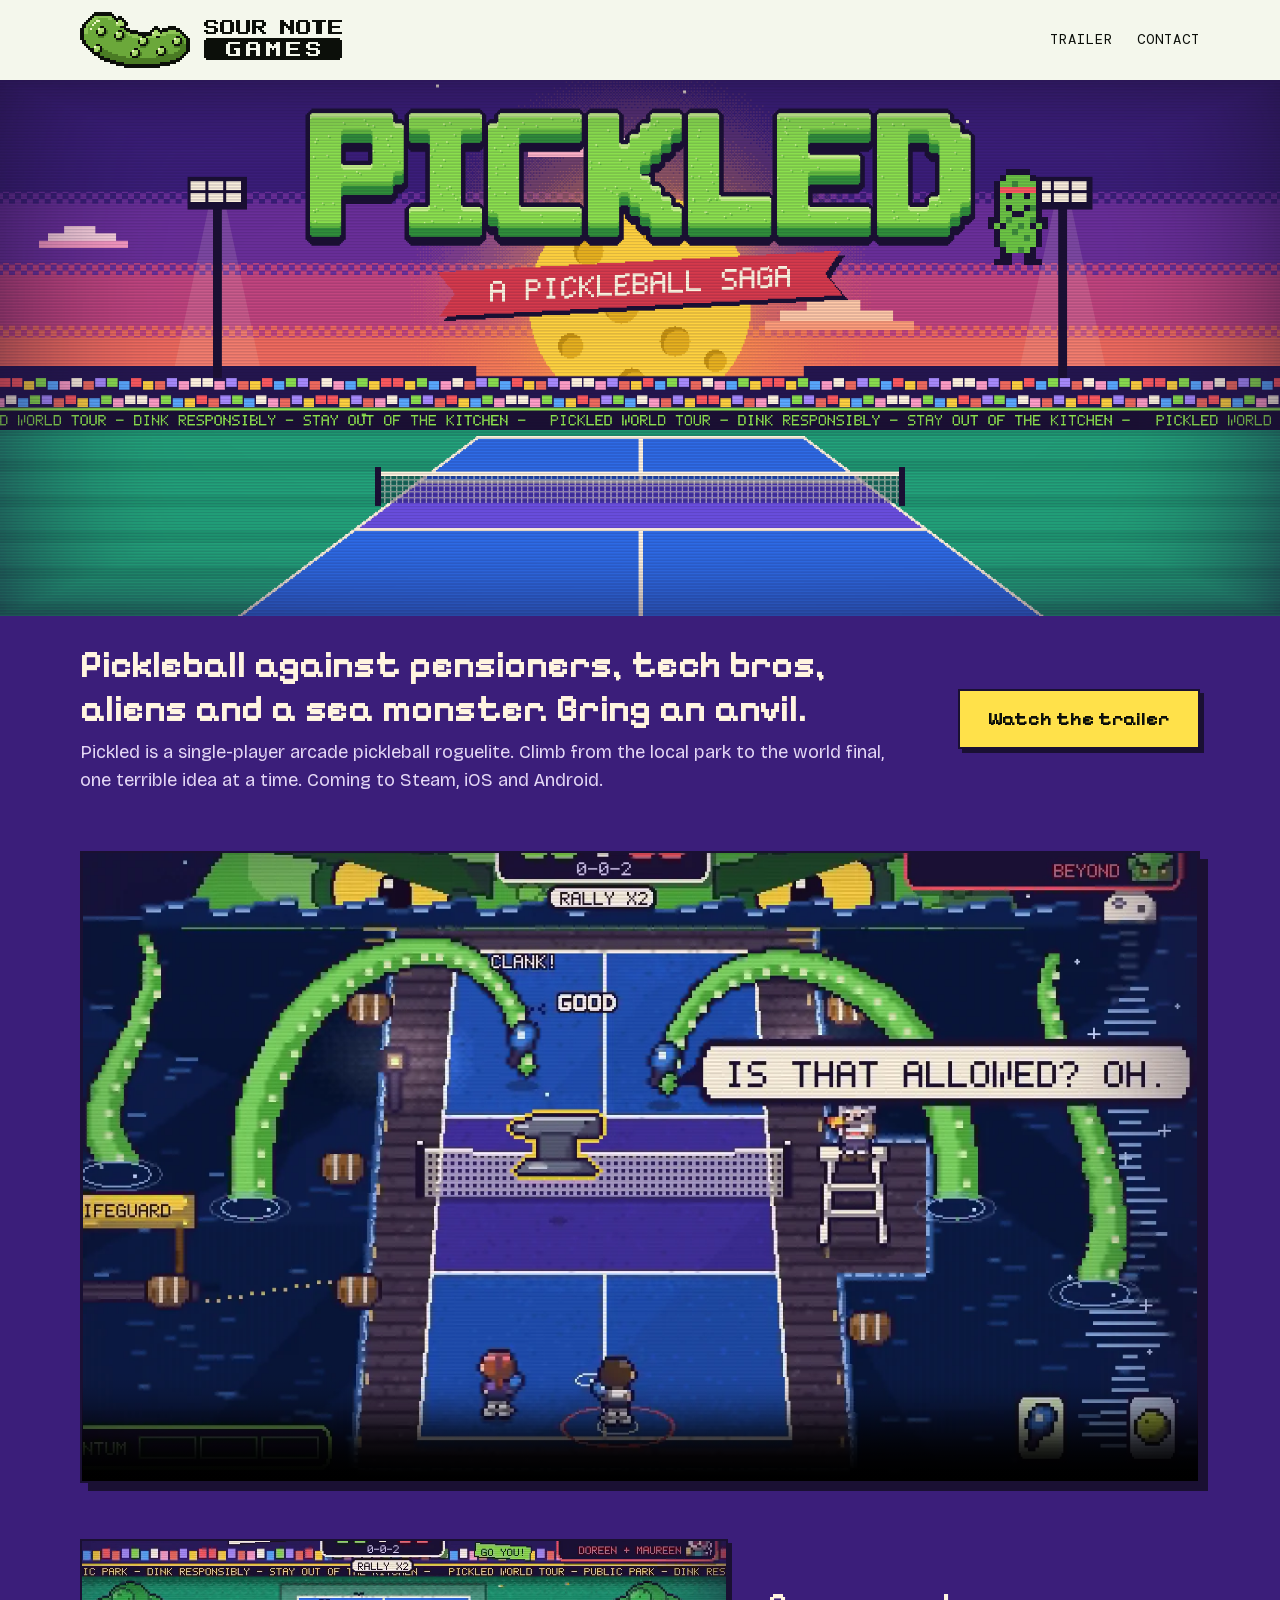
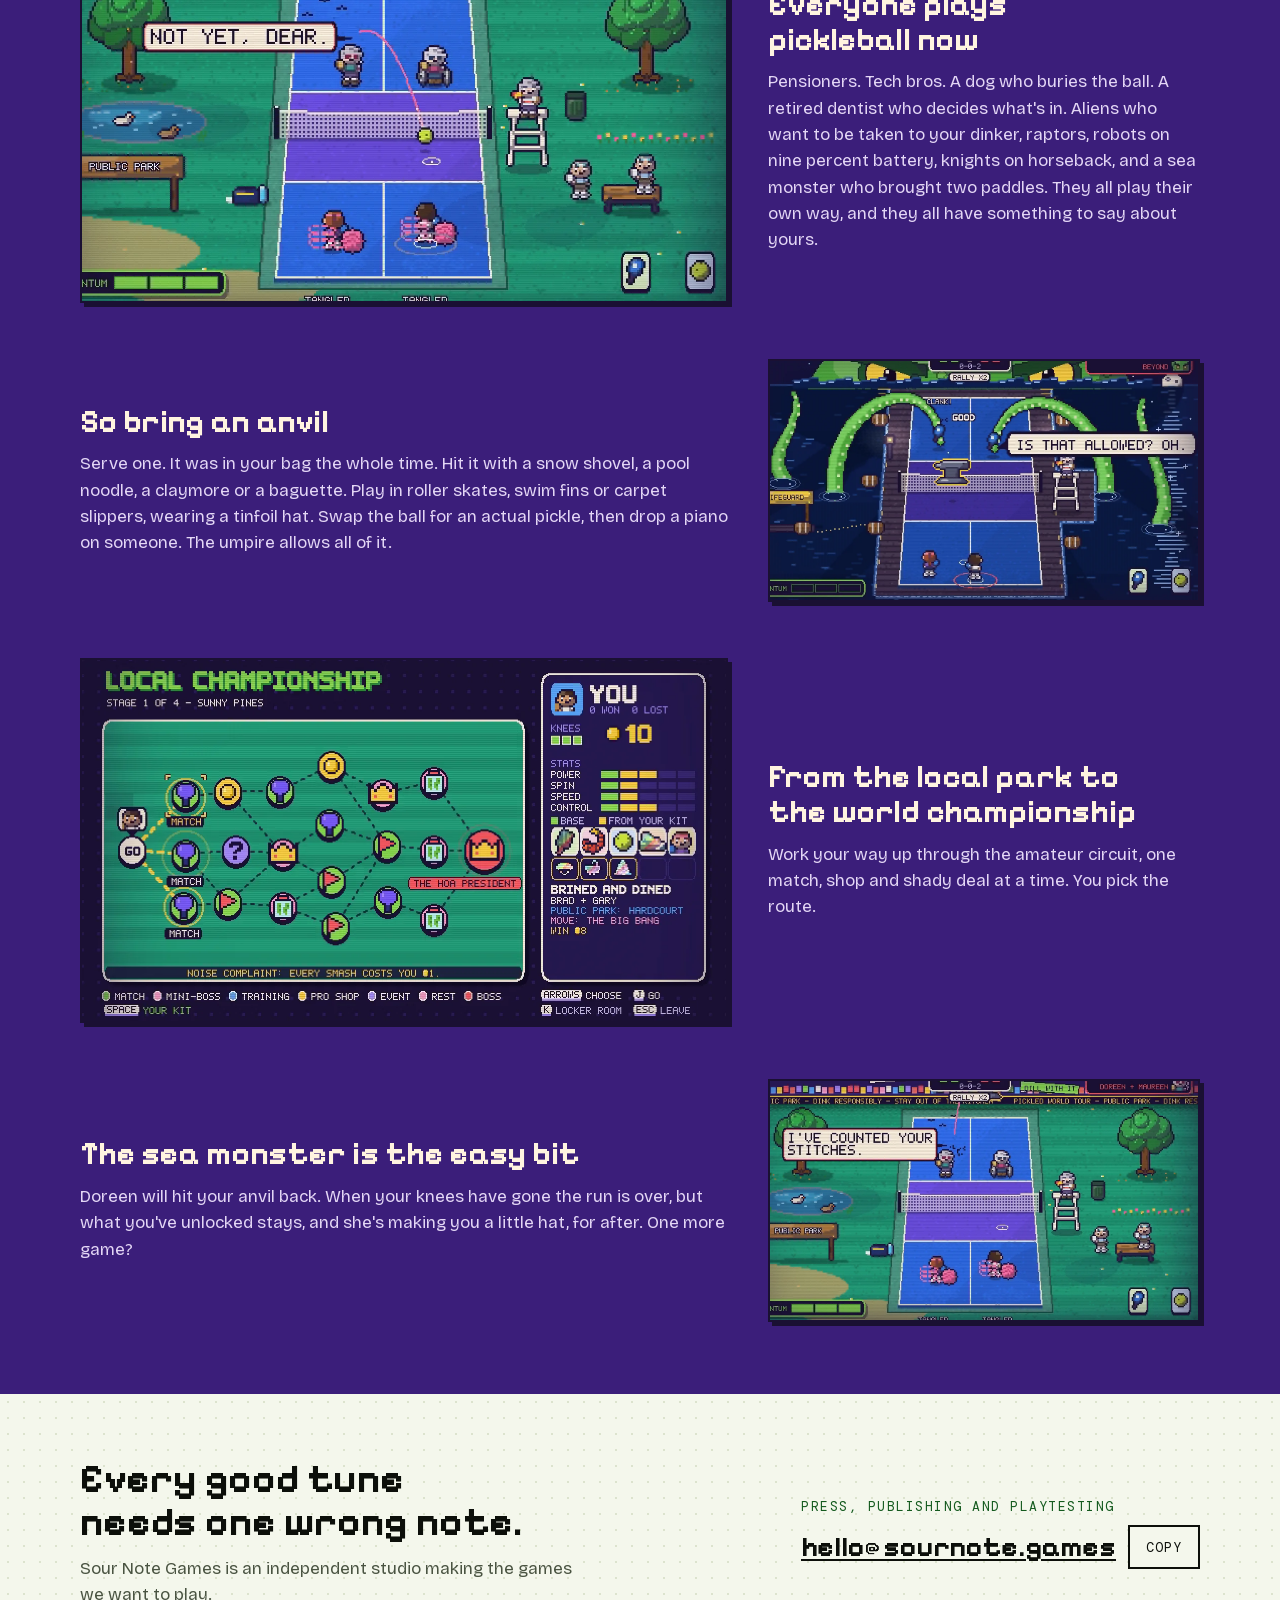
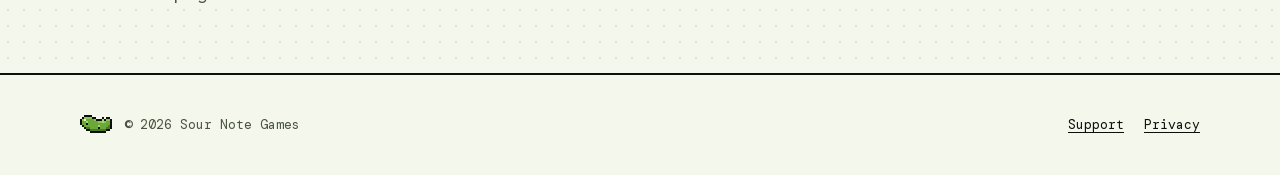
==== commit 05e2dd41: "Animate the map section and remove the clips' pause buttons Co-Authored-By: Claude Opus 5.5 <noreply" ====
--- a/index.html
+++ b/index.html
@@ -67,7 +67,7 @@
 <link rel="icon" href="favicon.ico" sizes="16x16 32x32 48x48">
 <link rel="icon" href="favicon.svg" type="image/svg+xml">
 <link rel="apple-touch-icon" href="apple-touch-icon.png">
-<link rel="stylesheet" href="site.css?v=7">
+<link rel="stylesheet" href="site.css?v=8">
 </head>
 <body>
 
@@ -124,28 +124,28 @@
 
       <div class="story">
         <article>
-          <div class="shot loop"><video loop muted playsinline preload="none" width="1200" height="676" poster="img/story/opening.webp" aria-label="On a park court two pensioners ask whether this is the one who cried, then tangle your feet in pink wool and win the point. Not yet, dear."><source src="video/loops/opening.mp4" type="video/mp4"></video><button class="hold" type="button">Pause</button></div>
+          <div class="shot loop"><video loop muted playsinline preload="none" width="1200" height="676" poster="img/story/opening.webp" aria-label="On a park court two pensioners ask whether this is the one who cried, then tangle your feet in pink wool and win the point. Not yet, dear."><source src="video/loops/opening.mp4" type="video/mp4"></video></div>
           <div class="beat">
             <h2>Everyone plays pickleball now</h2>
             <p>Pensioners. Tech bros. A dog who buries the ball. A retired dentist who decides what's in. Aliens who want to be taken to your dinker, raptors, robots on nine percent battery, knights on horseback, and a sea monster who brought two paddles. They all play their own way, and they all have something to say about yours.</p>
           </div>
         </article>
         <article>
-          <div class="shot loop"><video loop muted playsinline preload="none" width="1200" height="676" poster="img/story/anvil.webp" aria-label="You serve a huge anvil across the sea monster's raft and it comes back and forth over the net."><source src="video/loops/anvil.mp4" type="video/mp4"></video><button class="hold" type="button">Pause</button></div>
+          <div class="shot loop"><video loop muted playsinline preload="none" width="1200" height="676" poster="img/story/anvil.webp" aria-label="You serve a huge anvil across the sea monster's raft and it comes back and forth over the net."><source src="video/loops/anvil.mp4" type="video/mp4"></video></div>
           <div class="beat">
             <h2>So bring an anvil</h2>
             <p>Serve one. It was in your bag the whole time. Hit it with a snow shovel, a pool noodle, a claymore or a baguette. Play in roller skates, swim fins or carpet slippers, wearing a tinfoil hat. Swap the ball for an actual pickle, then drop a piano on someone. The umpire allows all of it.</p>
           </div>
         </article>
         <article>
-          <div class="shot"><img src="img/story/map.webp" width="1280" height="720" loading="lazy" alt="The Local Championship map: a green board of round stops joined by dashed roads with a boss's crown at the far end, and your knees, stats and kit on a card beside it."></div>
+          <div class="shot loop"><video loop muted playsinline preload="none" width="1280" height="720" poster="img/story/map.webp" aria-label="The map screen, with the selection moving between stops on a board of matches, shops and events. It cuts from the Local Championship to the Regional, National and World boards, each with a boss's crown at the far end."><source src="video/loops/route.mp4" type="video/mp4"></video></div>
           <div class="beat">
             <h2>From the local park to the world championship</h2>
             <p>Work your way up through the amateur circuit, one match, shop and shady deal at a time. You pick the route.</p>
           </div>
         </article>
         <article>
-          <div class="shot loop"><video loop muted playsinline preload="none" width="1200" height="676" poster="img/story/pensioners.webp" aria-label="On a park court a pensioner hits your anvil straight back at you, while your feet are tangled in pink wool and she tells you she has counted your stitches."><source src="video/loops/pensioners.mp4" type="video/mp4"></video><button class="hold" type="button">Pause</button></div>
+          <div class="shot loop"><video loop muted playsinline preload="none" width="1200" height="676" poster="img/story/pensioners.webp" aria-label="On a park court a pensioner hits your anvil straight back at you, while your feet are tangled in pink wool and she tells you she has counted your stitches."><source src="video/loops/pensioners.mp4" type="video/mp4"></video></div>
           <div class="beat">
             <h2>The sea monster is the easy bit</h2>
             <p>Doreen will hit your anvil back. When your knees have gone the run is over, but what you've unlocked stays, and she's making you a little hat, for after. One more game?</p>
@@ -183,6 +183,6 @@
   </div>
 </footer>
 
-<script src="site.js?v=5"></script>
+<script src="site.js?v=6"></script>
 </body>
 </html>
--- a/site.css
+++ b/site.css
@@ -160,7 +160,6 @@
 .story article:nth-child(even) .shot { order: 1; }
 .shot { box-sizing: border-box; position: relative; aspect-ratio: 16 / 9; overflow: hidden; border: 2px solid var(--game-ink); box-shadow: 4px 4px 0 var(--game-ink); background: var(--game-ink); }
 .shot img, .shot video { width: 100%; height: 100%; object-fit: cover; }
-.hold { position: absolute; right: 8px; bottom: 8px; min-height: 36px; padding: 0 12px; font-family: var(--mono); font-size: 13px; letter-spacing: 1px; text-transform: uppercase; color: var(--game-fg); background: var(--game-ink); border: 2px solid var(--game-fg); cursor: pointer; }
 .beat { display: flex; flex-direction: column; gap: 12px; }
 .story h2 { font-size: clamp(24px, 2.8vw, 32px); }
 .story p { color: var(--game-muted); }
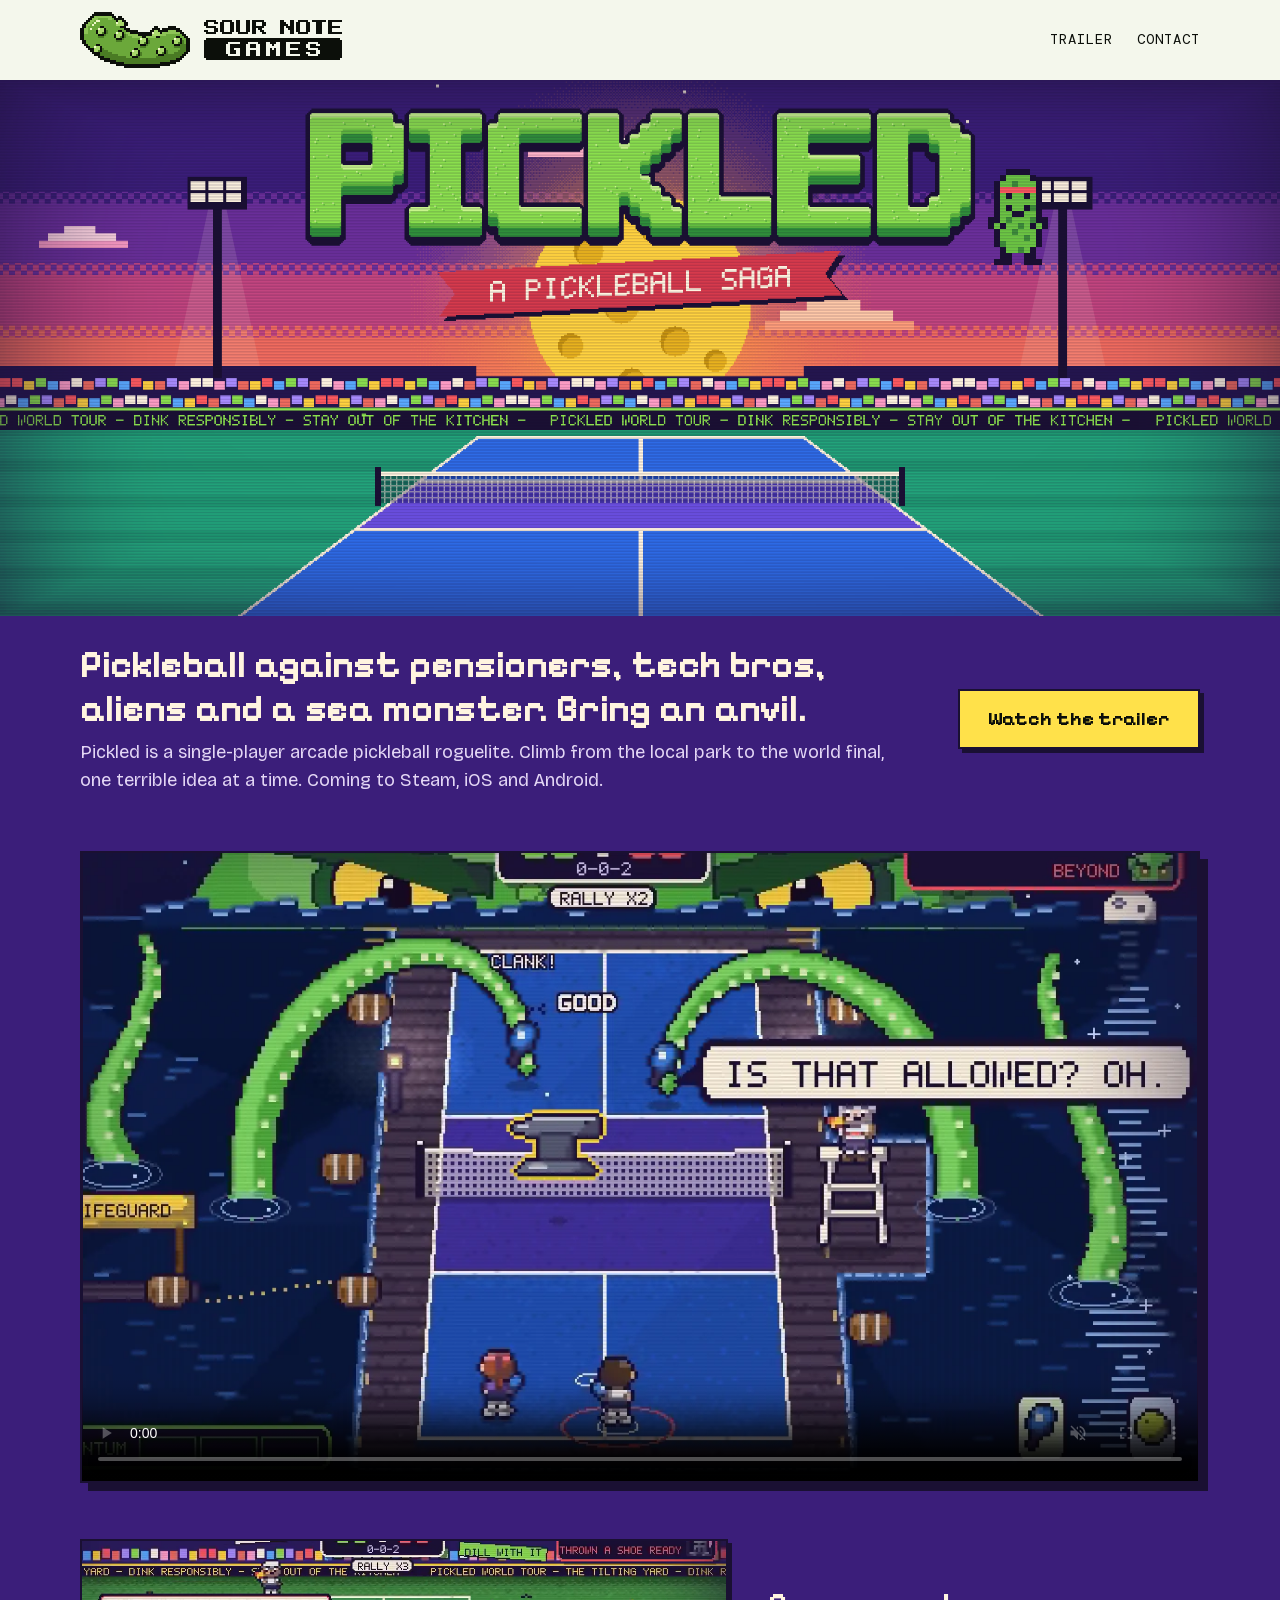
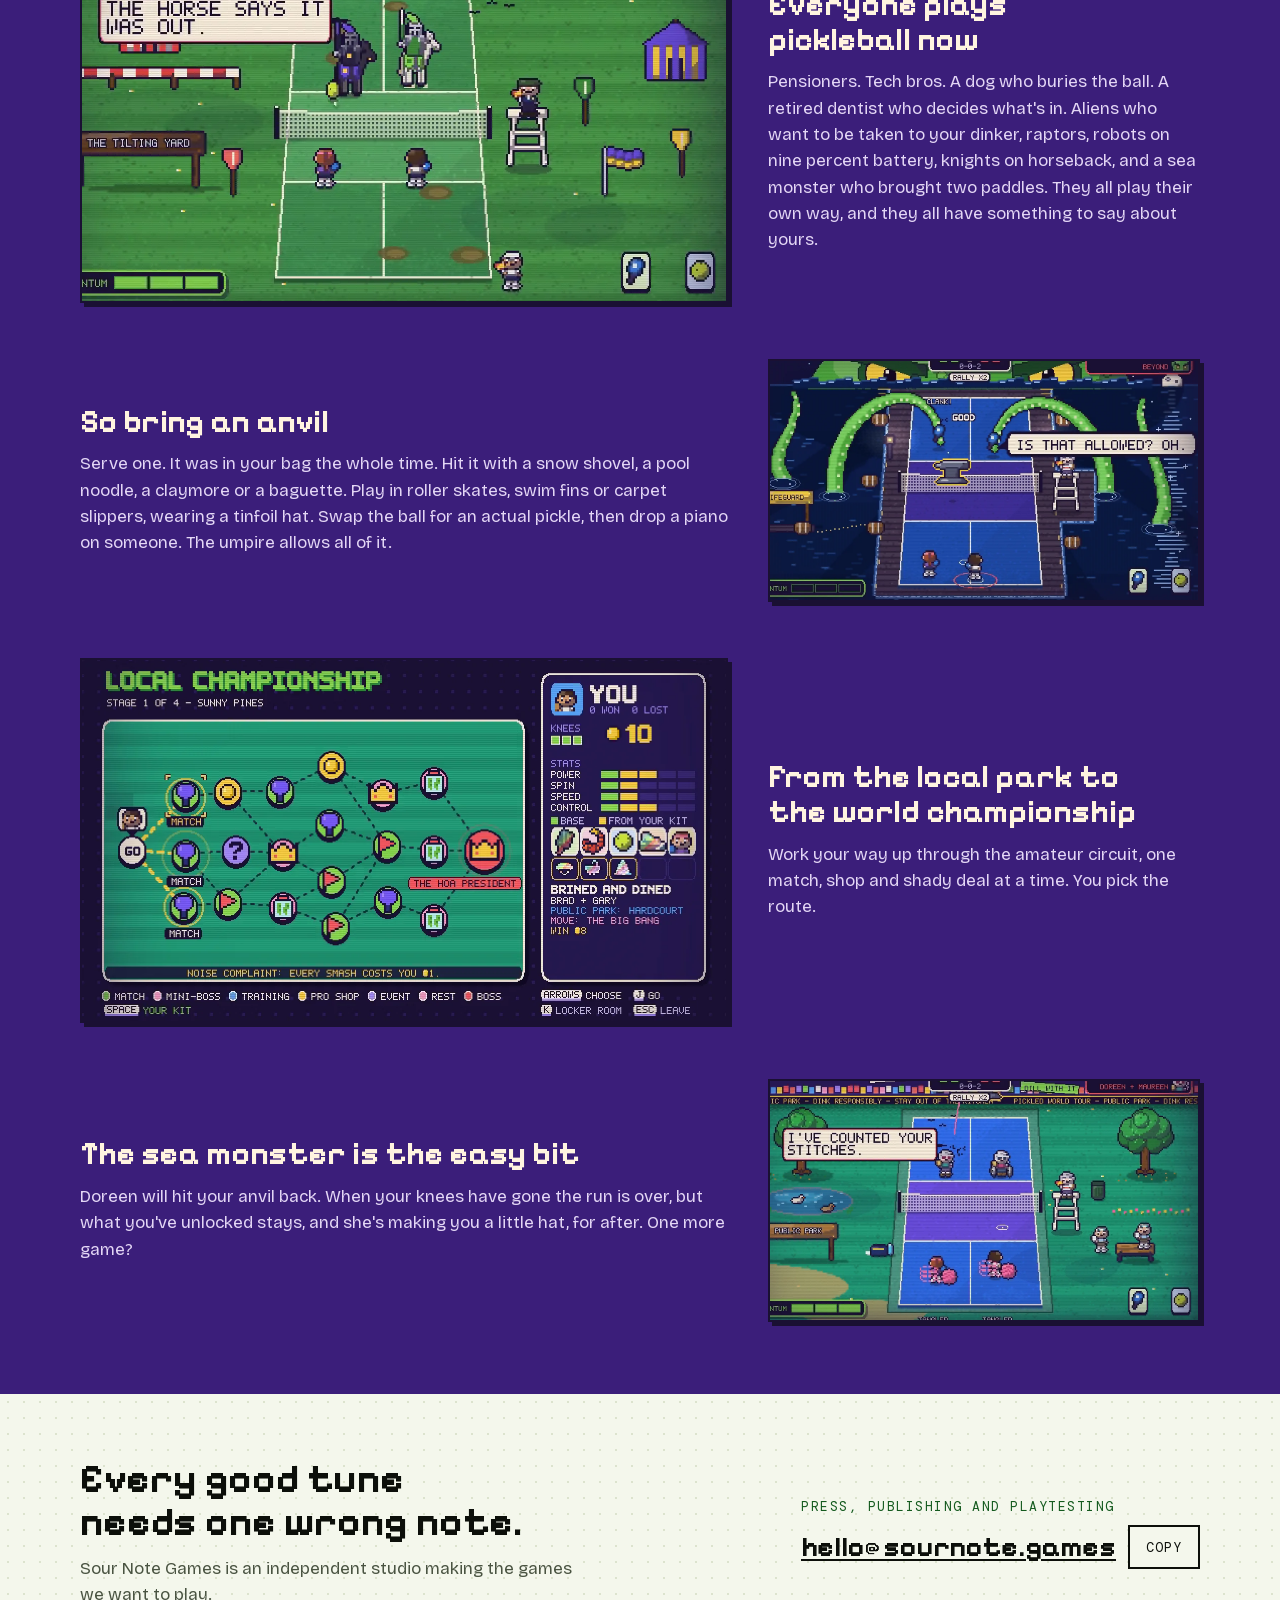
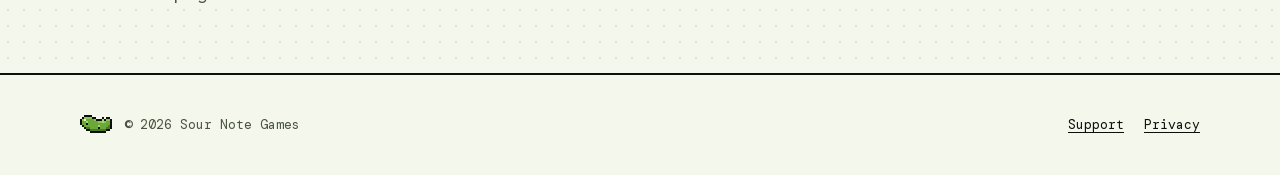
==== commit ad61cfa3: "Show more of the cast under "Everyone plays pickleball now" Co-Authored-By: Claude Opus 5.5 <noreply" ====
--- a/index.html
+++ b/index.html
@@ -124,7 +124,7 @@
 
       <div class="story">
         <article>
-          <div class="shot loop"><video loop muted playsinline preload="none" width="1200" height="676" poster="img/story/opening.webp" aria-label="On a park court two pensioners ask whether this is the one who cried, then tangle your feet in pink wool and win the point. Not yet, dear."><source src="video/loops/opening.mp4" type="video/mp4"></video></div>
+          <div class="shot loop"><video loop muted playsinline preload="none" width="1200" height="676" poster="img/story/everyone.webp" aria-label="Quick cuts of who you play: knights on horseback, green aliens on a mothership with Earth in the window, raptors in a jungle under a volcano, a dog on a beach, a huge Scotsman, robots in a world arena, a cow, a corporate sponsor with an ad across the court, and two tech bros, each with something to say."><source src="video/loops/everyone.mp4" type="video/mp4"></video></div>
           <div class="beat">
             <h2>Everyone plays pickleball now</h2>
             <p>Pensioners. Tech bros. A dog who buries the ball. A retired dentist who decides what's in. Aliens who want to be taken to your dinker, raptors, robots on nine percent battery, knights on horseback, and a sea monster who brought two paddles. They all play their own way, and they all have something to say about yours.</p>
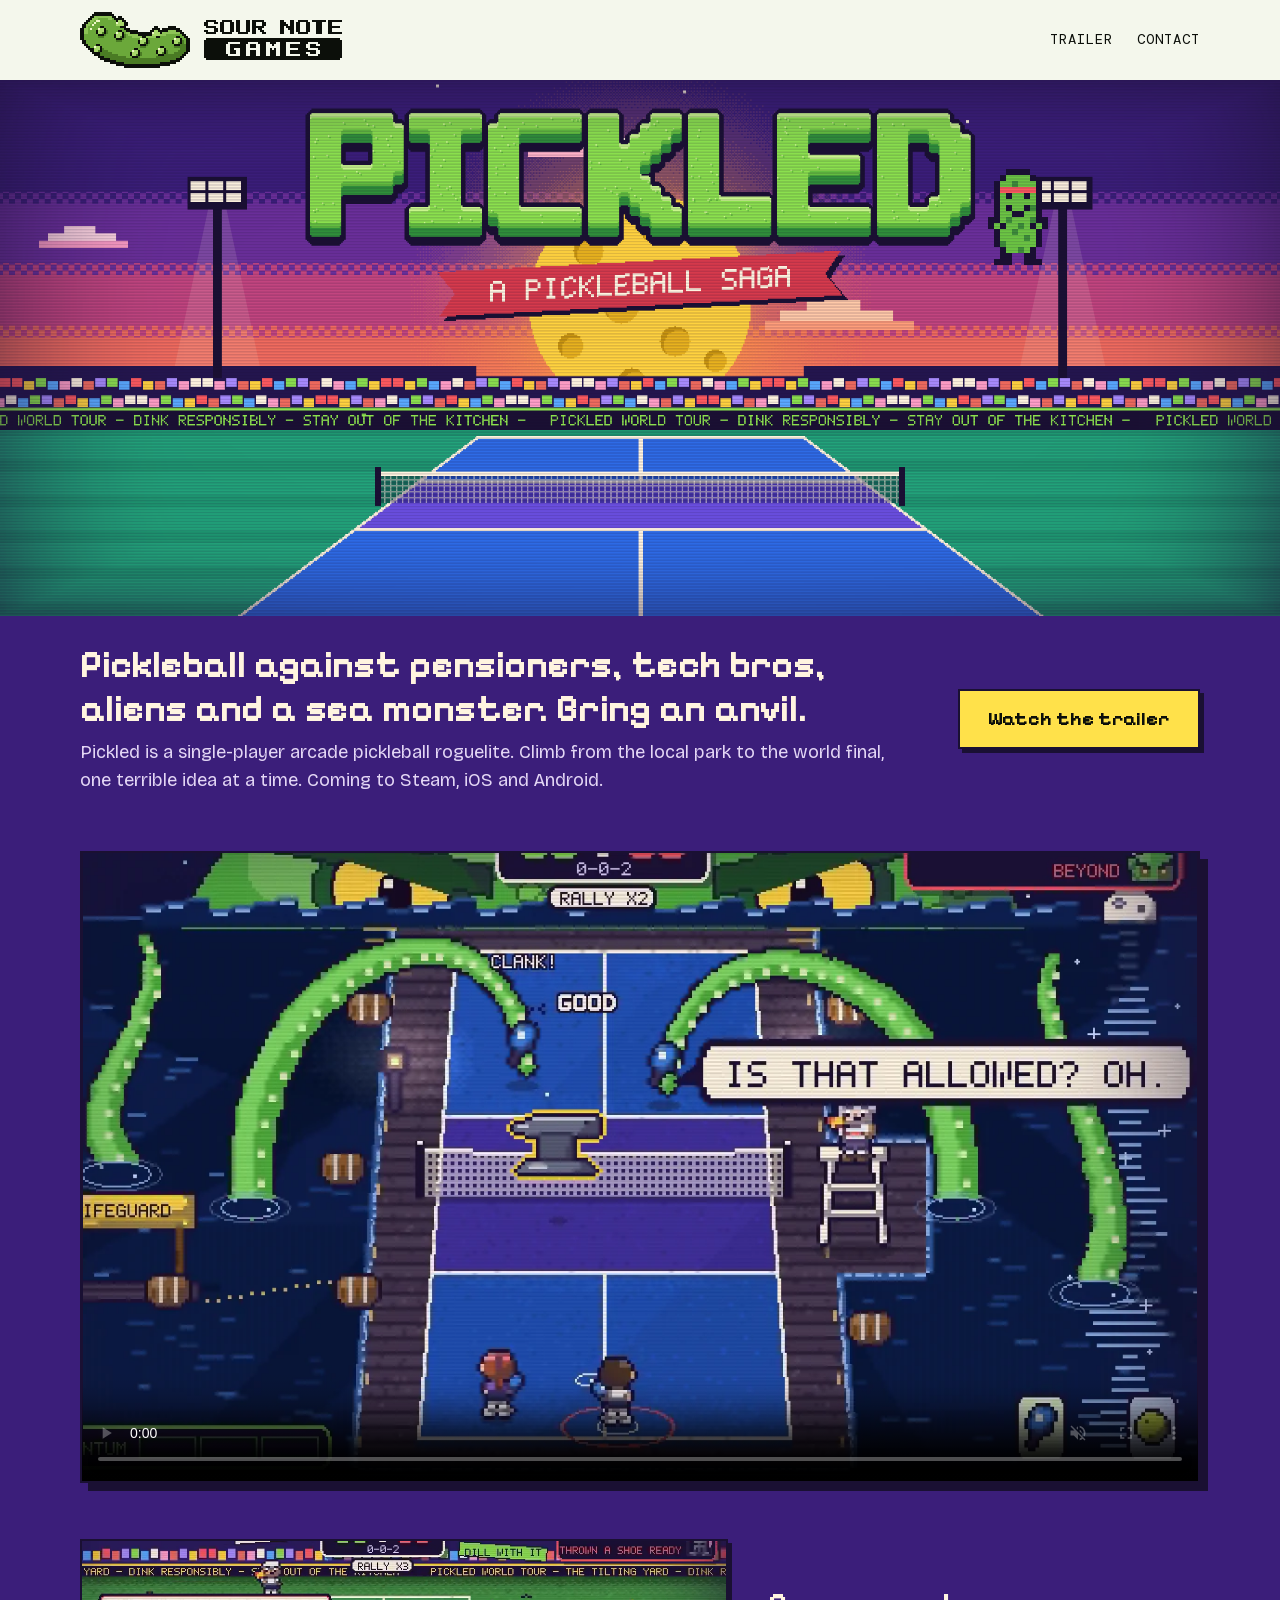
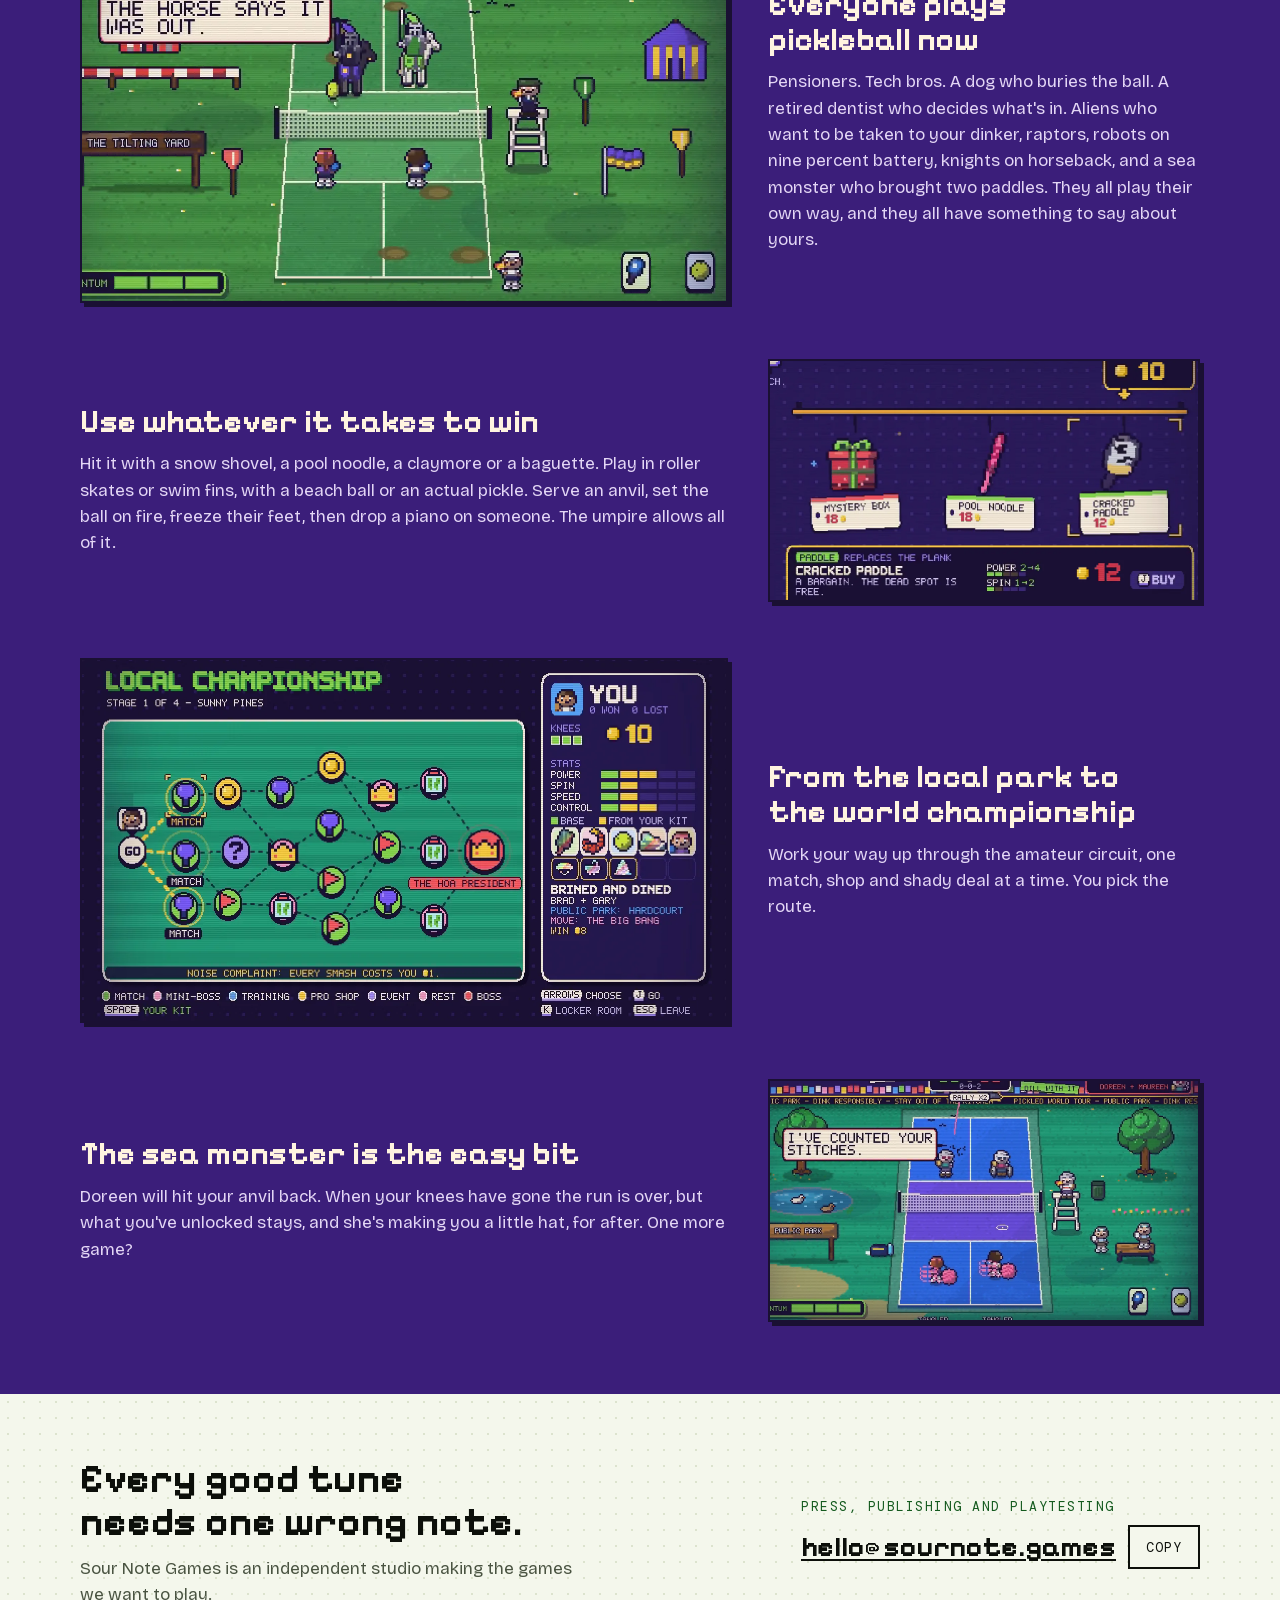
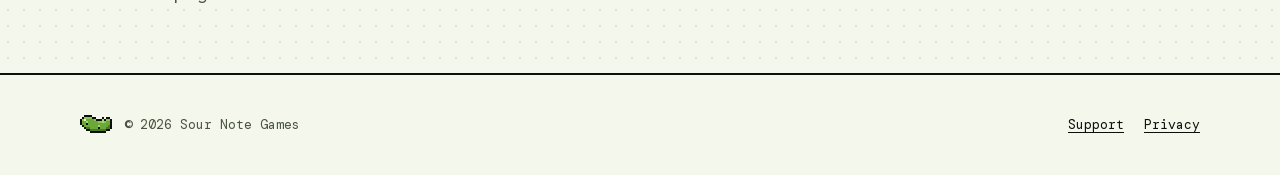
==== commit 08b720ac: "Show the range of gear and moves under "Use whatever it takes to win" Co-Authored-By: Claude Opus 5." ====
--- a/index.html
+++ b/index.html
@@ -131,10 +131,10 @@
           </div>
         </article>
         <article>
-          <div class="shot loop"><video loop muted playsinline preload="none" width="1200" height="676" poster="img/story/anvil.webp" aria-label="You serve a huge anvil across the sea monster's raft and it comes back and forth over the net."><source src="video/loops/anvil.mp4" type="video/mp4"></video></div>
+          <div class="shot loop"><video loop muted playsinline preload="none" width="1200" height="676" poster="img/story/kit.webp" aria-label="The Pro Shop's rail swings past a pool noodle, a snow shovel, a rugby ball and more, cutting to the gear in play: a beach ball, an actual pickle, a falling piano, a party balloon, a ball on fire, a bouncy castle and blocks of ice."><source src="video/loops/kit.mp4" type="video/mp4"></video></div>
           <div class="beat">
-            <h2>So bring an anvil</h2>
-            <p>Serve one. It was in your bag the whole time. Hit it with a snow shovel, a pool noodle, a claymore or a baguette. Play in roller skates, swim fins or carpet slippers, wearing a tinfoil hat. Swap the ball for an actual pickle, then drop a piano on someone. The umpire allows all of it.</p>
+            <h2>Use whatever it takes to win</h2>
+            <p>Hit it with a snow shovel, a pool noodle, a claymore or a baguette. Play in roller skates or swim fins, with a beach ball or an actual pickle. Serve an anvil, set the ball on fire, freeze their feet, then drop a piano on someone. The umpire allows all of it.</p>
           </div>
         </article>
         <article>
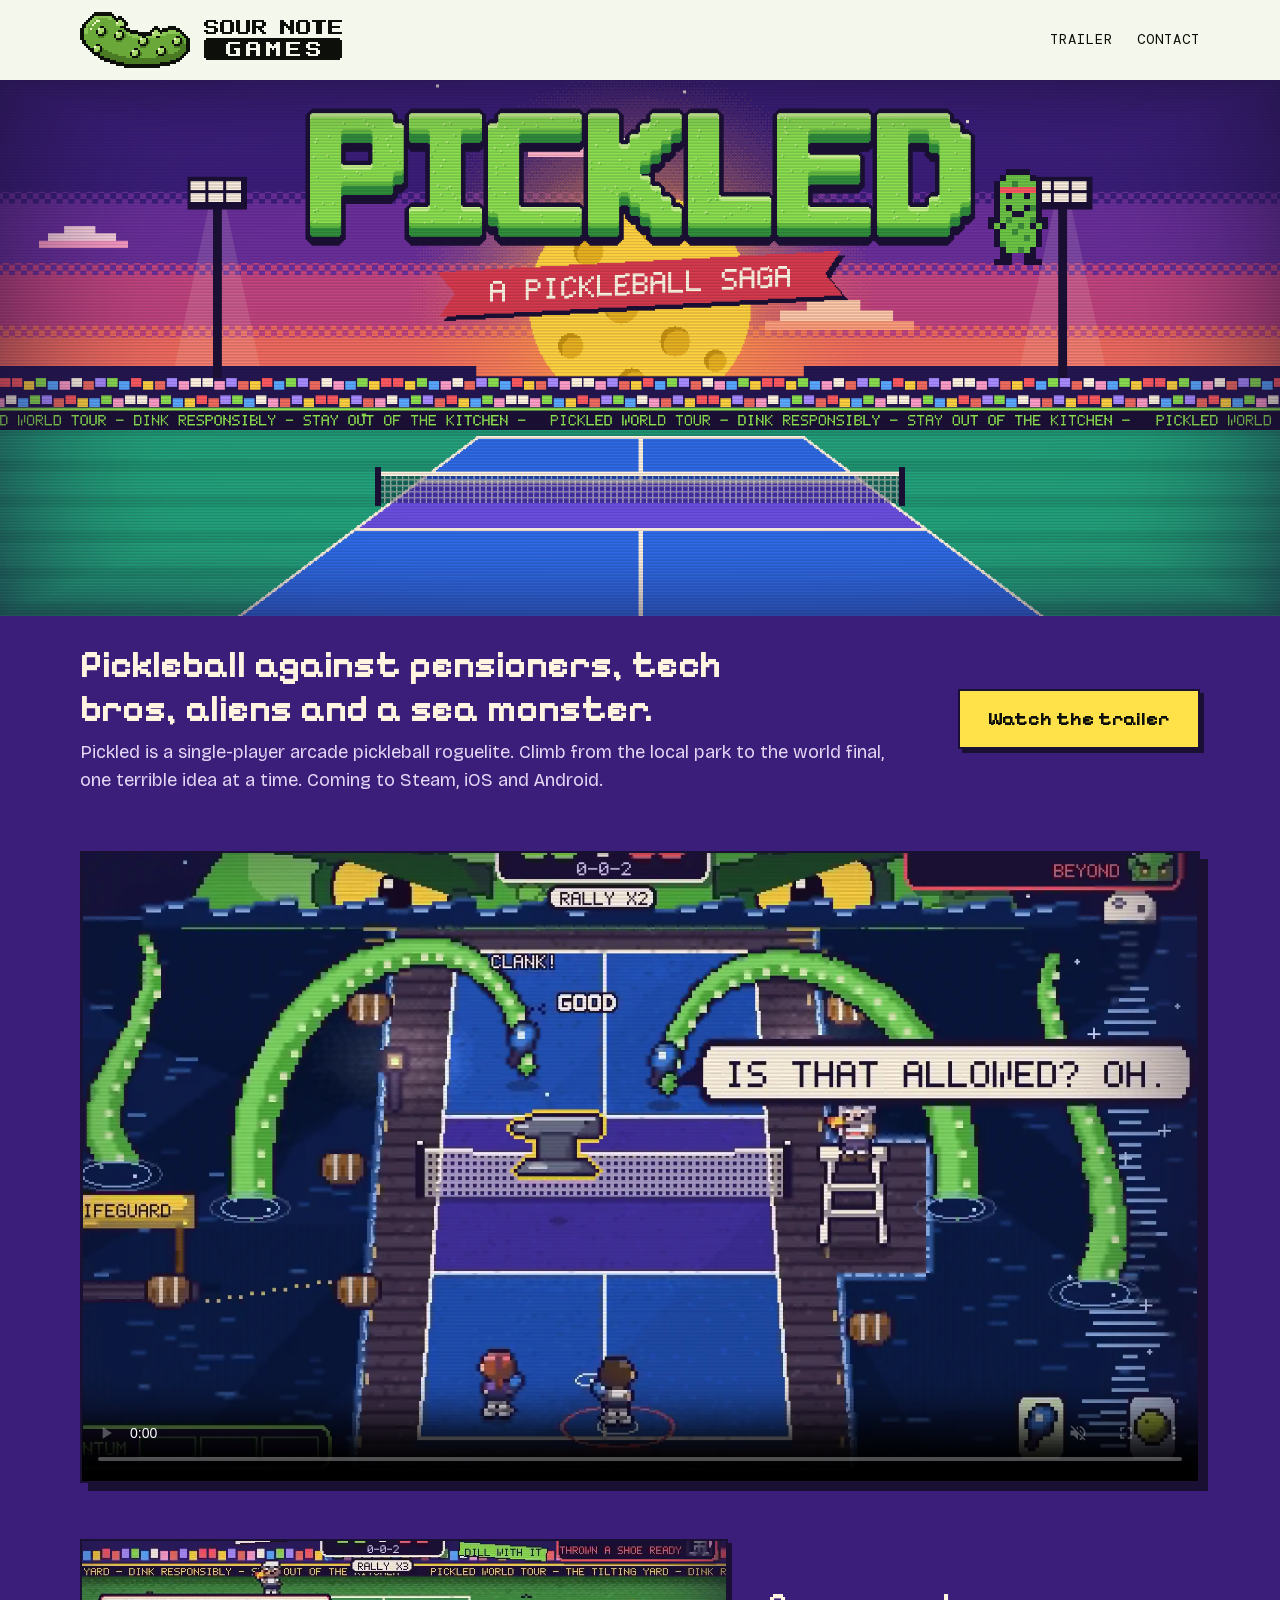
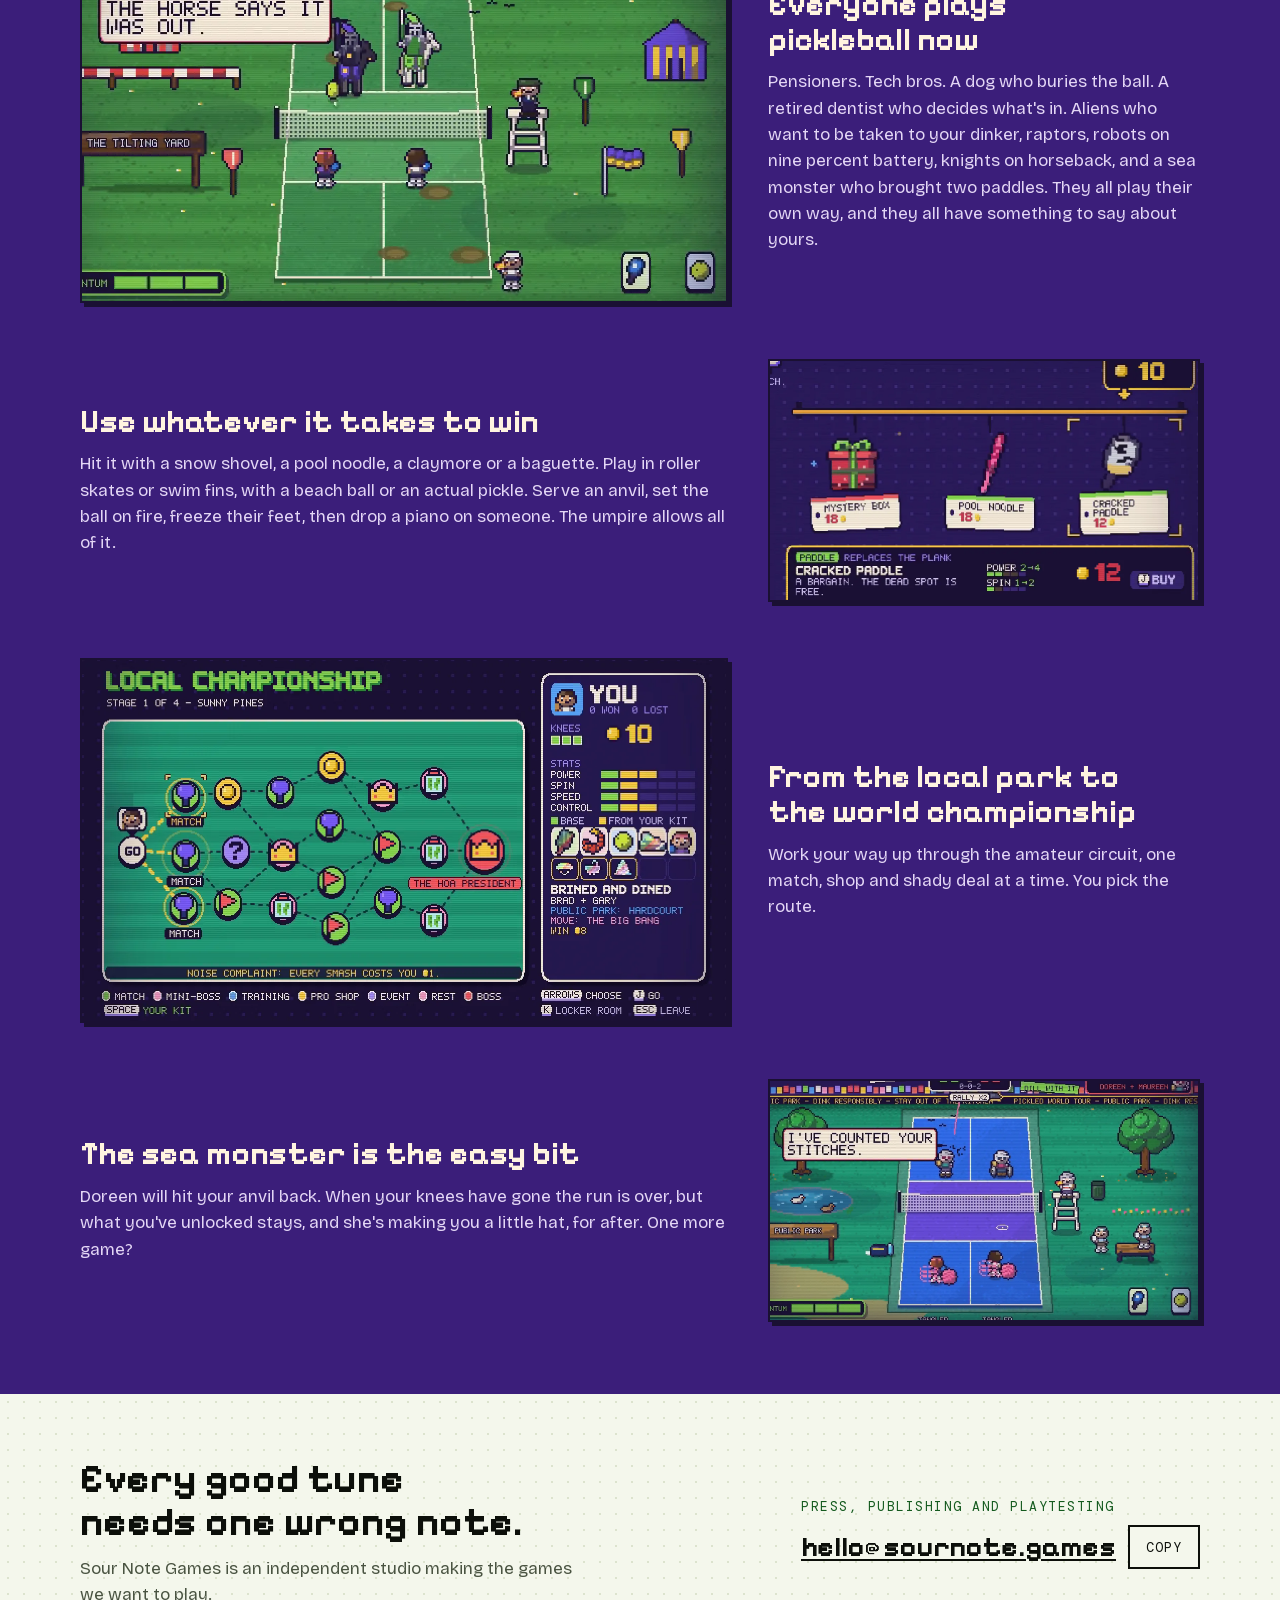
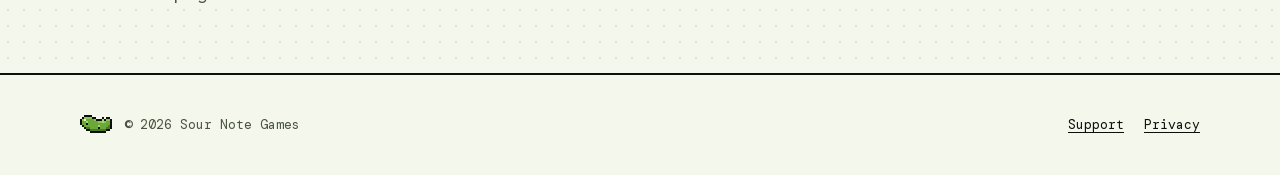
==== commit 45896df2: "Take "Bring an anvil" out of the headline Co-Authored-By: Claude Opus 5.5 <noreply@anthropic.com>" ====
--- a/index.html
+++ b/index.html
@@ -4,7 +4,7 @@
 <meta charset="utf-8">
 <meta name="viewport" content="width=device-width, initial-scale=1, viewport-fit=cover">
 <title>Sour Note Games · Pickled: A Pickleball Saga</title>
-<meta name="description" content="Pickleball against pensioners, tech bros, aliens and a sea monster. Bring an anvil. Pickled is an arcade pickleball roguelite, coming to Steam, iOS and Android.">
+<meta name="description" content="Pickleball against pensioners, tech bros, aliens and a sea monster. Pickled is an arcade pickleball roguelite, coming to Steam, iOS and Android.">
 <link rel="canonical" href="https://sournote.games/">
 <link rel="preload" as="image" href="img/title/letters.png">
 <link rel="preload" as="font" type="font/woff2" href="fonts/pixelify-sans-700.woff2" crossorigin>
@@ -12,7 +12,7 @@
 <meta property="og:type" content="website">
 <meta property="og:site_name" content="Sour Note Games">
 <meta property="og:title" content="Pickled: A Pickleball Saga, from Sour Note Games">
-<meta property="og:description" content="Pickleball against pensioners, tech bros, aliens and a sea monster. Bring an anvil. An arcade pickleball roguelite, coming to Steam, iOS and Android.">
+<meta property="og:description" content="Pickleball against pensioners, tech bros, aliens and a sea monster. An arcade pickleball roguelite, coming to Steam, iOS and Android.">
 <meta property="og:url" content="https://sournote.games/">
 <meta property="og:image" content="https://sournote.games/img/og-title.jpg">
 <meta property="og:image:width" content="1200">
@@ -41,7 +41,7 @@
       "@id": "https://sournote.games/#pickled",
       "name": "Pickled: A Pickleball Saga",
       "alternateName": "Pickled",
-      "description": "A single-player arcade pickleball roguelite, coming to Steam, iOS and Android. Pickleball against pensioners, tech bros, aliens and a sea monster. Bring an anvil.",
+      "description": "A single-player arcade pickleball roguelite, coming to Steam, iOS and Android. Pickleball against pensioners, tech bros, aliens and a sea monster.",
       "url": "https://sournote.games/",
       "image": "https://sournote.games/img/og-title.jpg",
       "genre": ["Sports", "Arcade", "Roguelite"],
@@ -55,7 +55,7 @@
       "@type": "VideoObject",
       "@id": "https://sournote.games/#trailer",
       "name": "Pickled: A Pickleball Saga trailer",
-      "description": "Pickleball against pensioners, tech bros, a dog, a retired dentist, aliens and a sea monster. Bring an anvil. Coming to Steam, iOS and Android.",
+      "description": "Pickleball against pensioners, tech bros, a dog, a retired dentist, aliens and a sea monster. Coming to Steam, iOS and Android.",
       "thumbnailUrl": "https://sournote.games/img/story/anvil.webp",
       "uploadDate": "2026-11-08T17:30:00+08:00",
       "duration": "PT1M16S",
@@ -108,7 +108,7 @@
     <div class="wrap games-in">
       <div class="pitch">
         <div class="pitch-copy">
-          <p class="line">Pickleball against pensioners, tech bros, aliens and a sea monster. Bring an anvil.</p>
+          <p class="line">Pickleball against pensioners, tech bros, aliens and a sea monster.</p>
           <p class="sub">Pickled is a single-player arcade pickleball roguelite. Climb from the local park to the world final, one terrible idea at a time. Coming to Steam, iOS and Android.</p>
         </div>
         <a class="btn" href="#trailer">Watch the trailer</a>
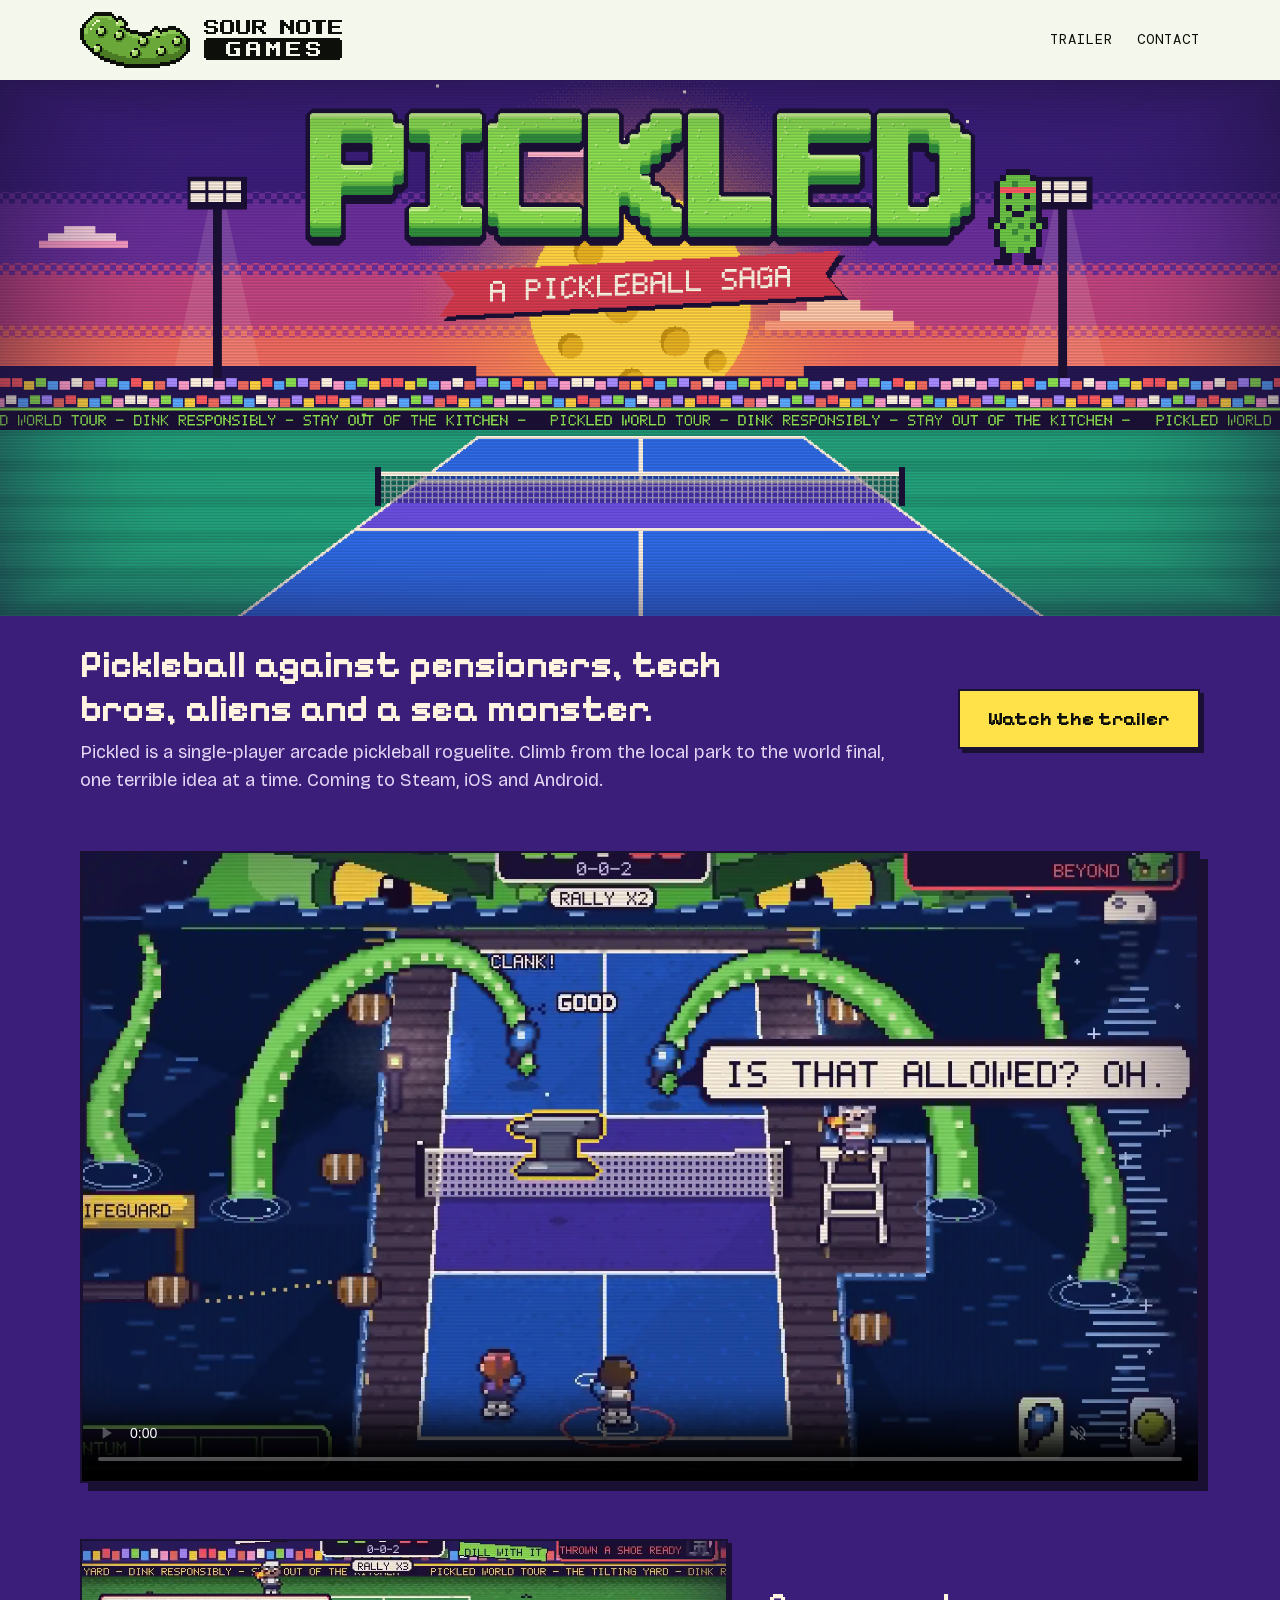
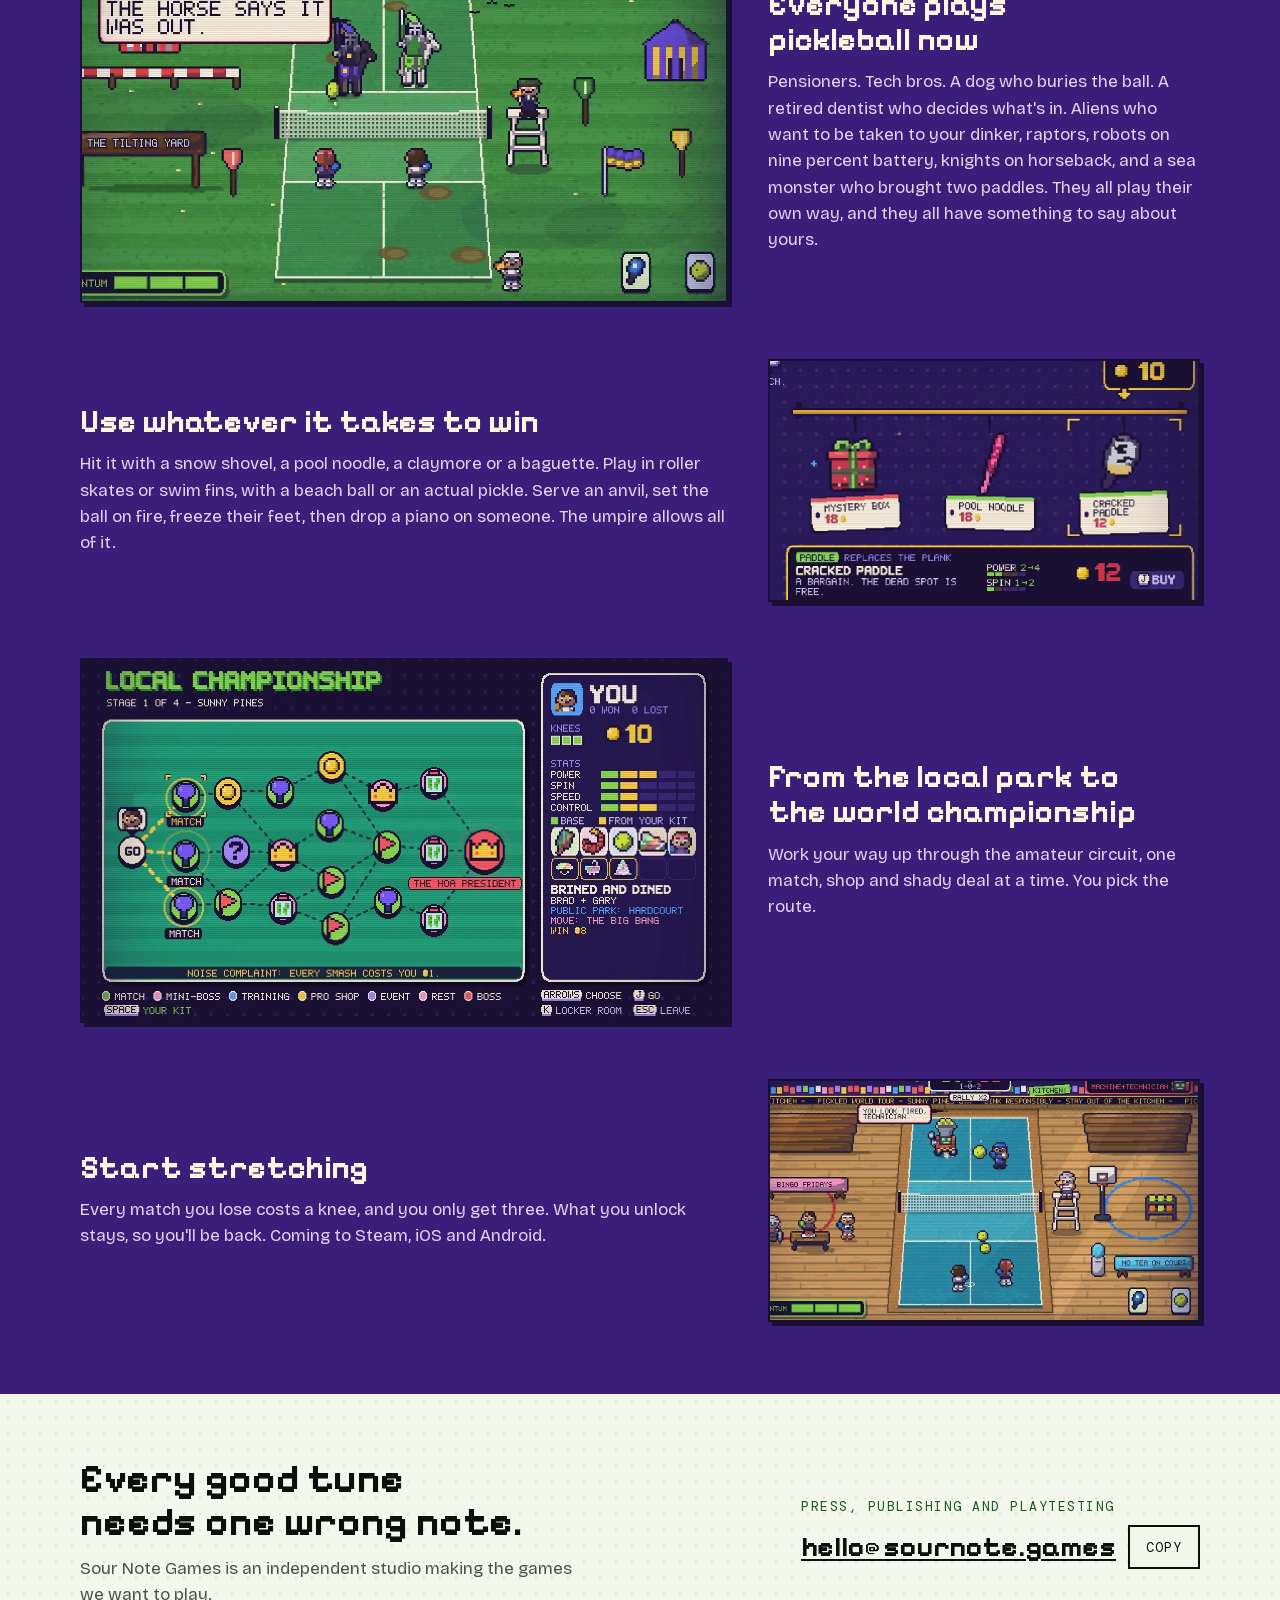
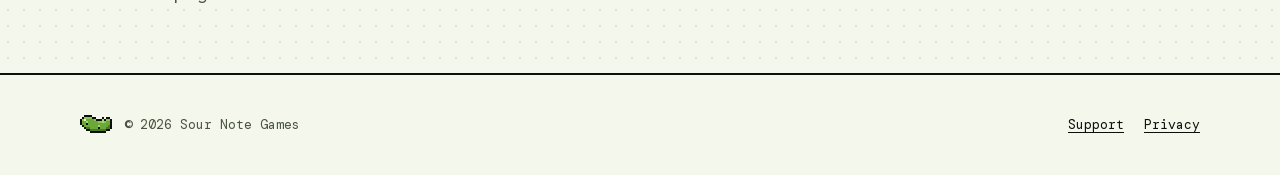
==== commit 546b685f: "Close the page on "Start stretching" with the ball machine rally Co-Authored-By: Claude Opus 5.5 <no" ====
--- a/index.html
+++ b/index.html
@@ -145,10 +145,10 @@
           </div>
         </article>
         <article>
-          <div class="shot loop"><video loop muted playsinline preload="none" width="1200" height="676" poster="img/story/pensioners.webp" aria-label="On a park court a pensioner hits your anvil straight back at you, while your feet are tangled in pink wool and she tells you she has counted your stitches."><source src="video/loops/pensioners.mp4" type="video/mp4"></video></div>
+          <div class="shot loop"><video loop muted playsinline preload="none" width="1200" height="676" poster="img/story/machine.webp" aria-label="In a gym a ball machine fires several balls at once through a long rally, saying, &quot;You look tired, technician,&quot; then, &quot;Tired is a fault. Reporting.&quot;"><source src="video/loops/machine.mp4" type="video/mp4"></video></div>
           <div class="beat">
-            <h2>The sea monster is the easy bit</h2>
-            <p>Doreen will hit your anvil back. When your knees have gone the run is over, but what you've unlocked stays, and she's making you a little hat, for after. One more game?</p>
+            <h2>Start stretching</h2>
+            <p>Every match you lose costs a knee, and you only get three. What you unlock stays, so you'll be back. Coming to Steam, iOS and Android.</p>
           </div>
         </article>
       </div>
